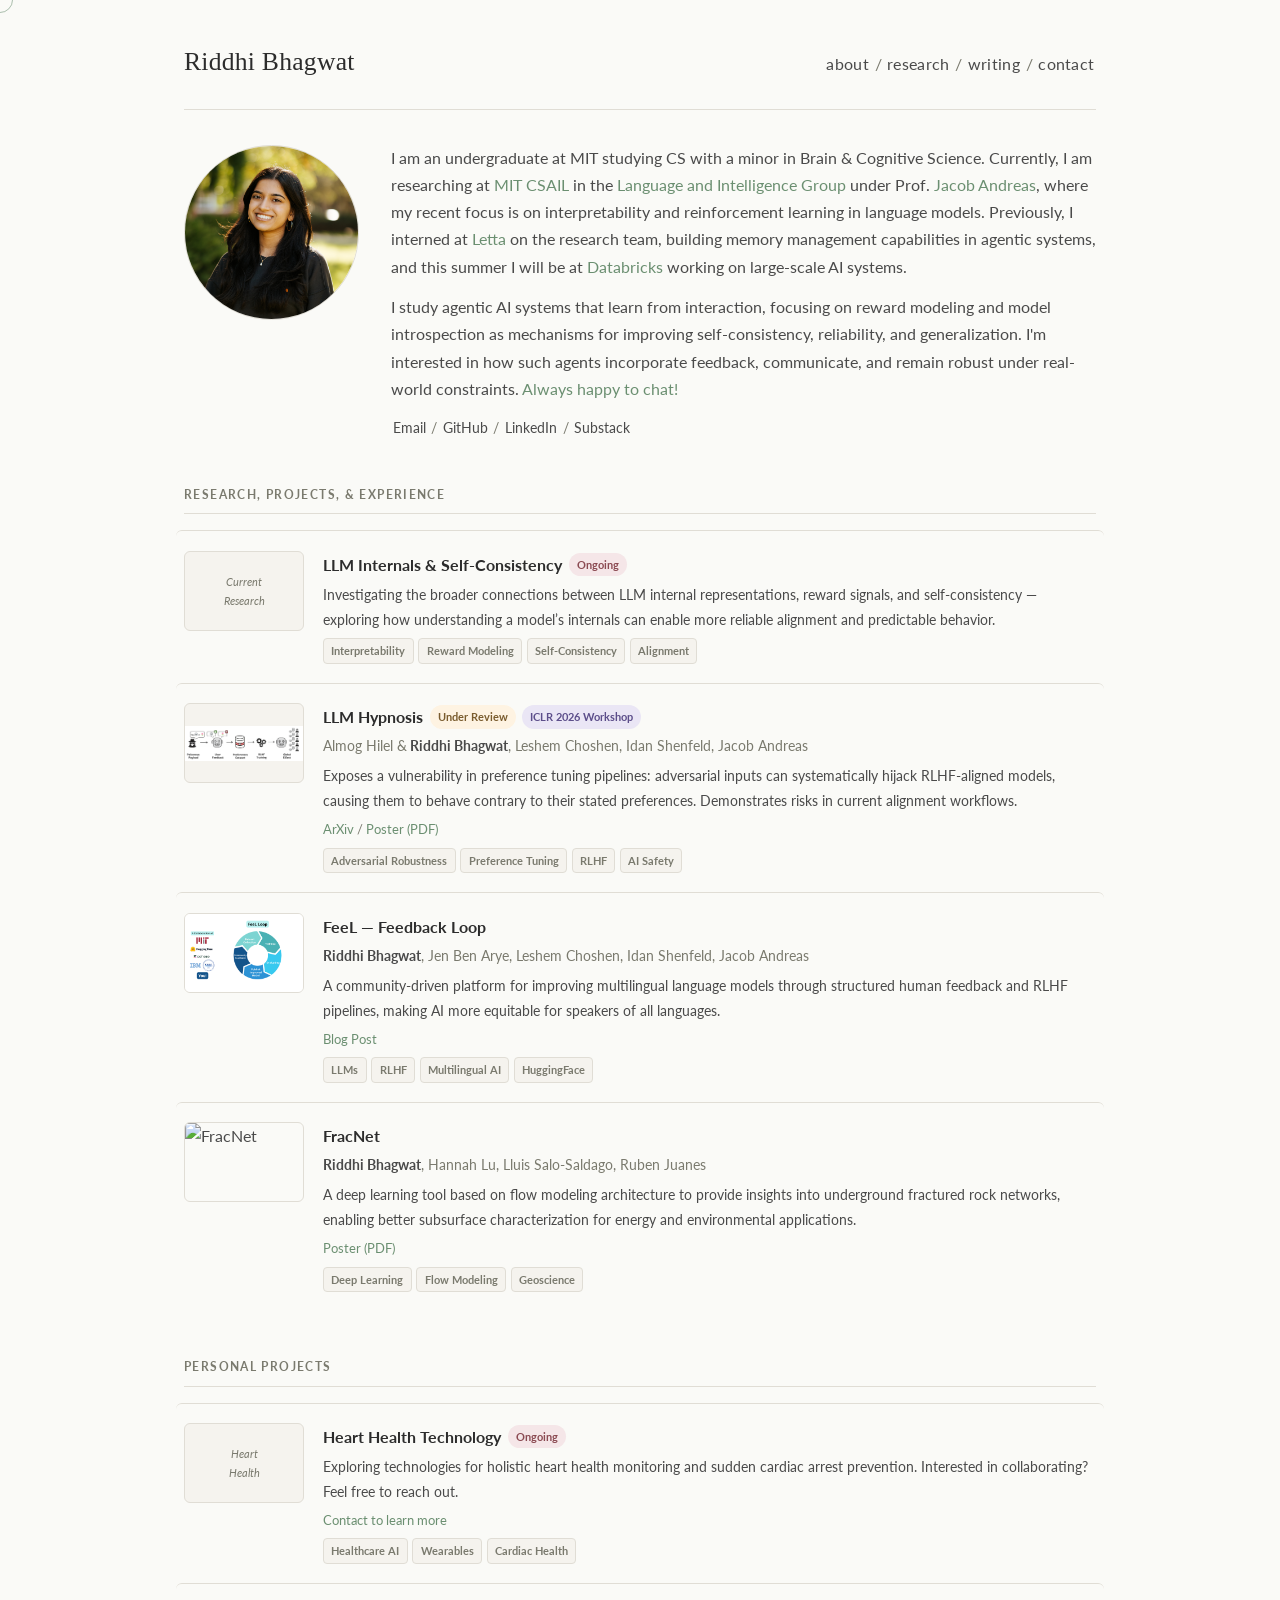
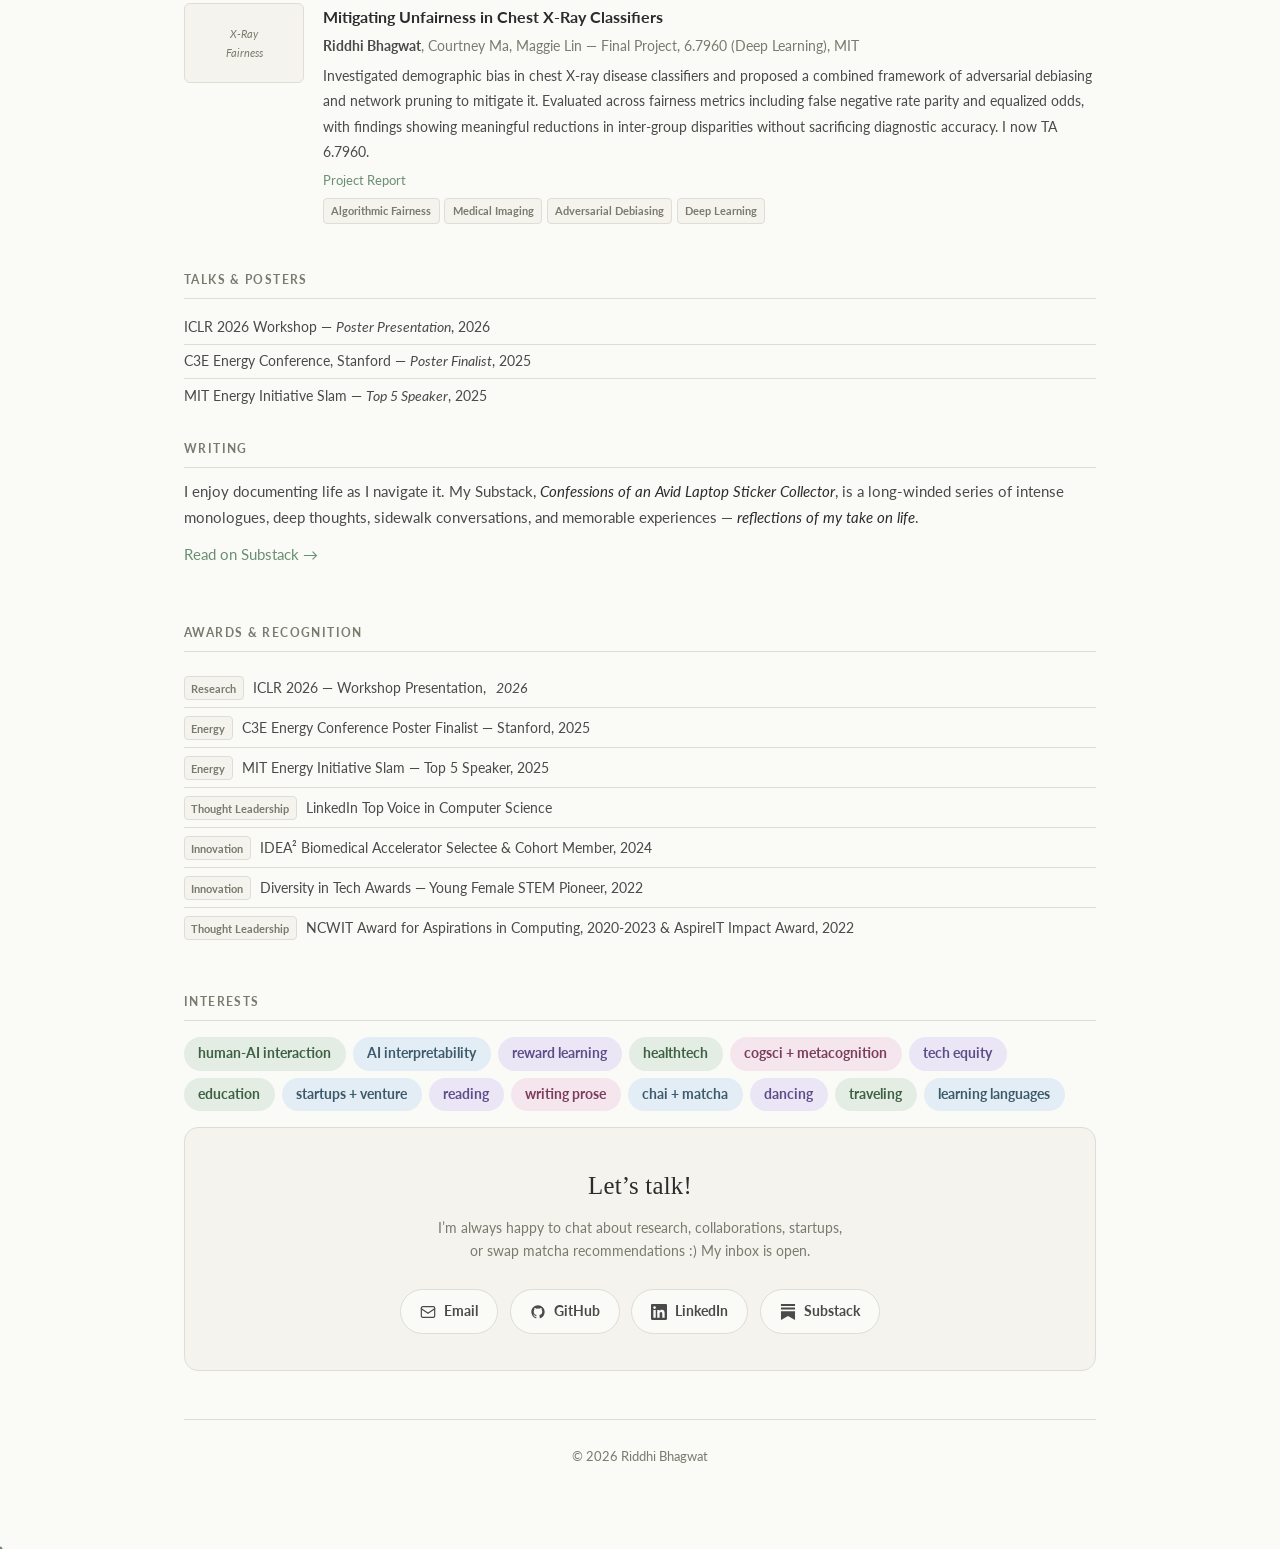
==== index.html @ a0370e6c "updates" ====
<!DOCTYPE html>
<html lang="en">
<head>
  <meta charset="UTF-8">
  <meta name="viewport" content="width=device-width, initial-scale=1.0">
  <title>Riddhi Bhagwat</title>
  <meta name="description" content="Riddhi Bhagwat — MIT undergraduate researcher in NLP, LLM interpretability, and multilingual AI at MIT CSAIL.">
  <meta name="keywords" content="NLP, LLM, RLHF, multilingual AI, interpretability, MIT CSAIL, machine learning, undergraduate research">
  <link rel="icon" href="data:image/svg+xml,<svg xmlns='http://www.w3.org/2000/svg' viewBox='0 0 100 100'><text y='.9em' font-size='90'>💡</text></svg>">
  <link href="https://fonts.googleapis.com/css2?family=Lato:wght@400;700&display=swap" rel="stylesheet">
  <link rel="stylesheet" href="./styles.css">
</head>
<body>
<div class="page-wrap">

  <!-- ── Header ── -->
  <header class="site-header">
    <h1 class="site-name">Riddhi Bhagwat</h1>
    <nav class="site-nav">
      <a href="#about">About</a> /
      <a href="#research">Research</a> /
      <a href="#writing">Writing</a> /
      <a href="#contact">Contact</a>
    </nav>
  </header>

  <!-- ── Bio ── -->
  <section id="about">
    <div class="bio-grid">
      <img src="images/headshot_felicis.jpg" class="profile-photo" alt="Riddhi Bhagwat">
      <div class="bio-text">
        <p>
          I am an undergraduate at MIT studying CS
          with a minor in Brain &amp; Cognitive Science. Currently, I am researching at
          <a href="https://www.csail.mit.edu/" target="_blank">MIT CSAIL</a> in the 
          <a href="https://lingo.csail.mit.edu/" target="_blank">Language and Intelligence Group</a> under Prof. <a href="https://www.mit.edu/~jda/" target="_blank">Jacob Andreas</a>, where my recent
          focus is on interpretability and reinforcement learning in language models. Previously, I interned at
          <a href="https://letta.com" target="_blank">Letta</a> on the research team,
          building memory management capabilities in agentic systems, and this summer I will be at
          <a href="https://www.databricks.com" target="_blank">Databricks</a> working on large-scale AI systems.
        </p>
        <p>
          I study agentic AI systems that learn from interaction, focusing on reward modeling and model introspection as mechanisms for 
          improving self-consistency, reliability, and generalization. I'm interested in how such agents incorporate feedback, 
          communicate, and remain robust under real-world constraints.
          <a href="#contact">Always happy to chat!</a>
        </p>
        <p class="bio-links">
          <a href="mailto:riddhibhagwat@gmail.com">Email</a> /
          <a href="https://github.com/riddhibhagwat" target="_blank">GitHub</a> /
          <a href="https://www.linkedin.com/in/riddhibhagwat" target="_blank">LinkedIn</a> /
          <a href="https://riddhibhagwat.substack.com/" target="_blank">Substack</a>
        </p>
      </div>
    </div>
  </section>

  <!-- ── News ── -->
  <!-- <section id="news">
    <h2 class="section-label">News</h2>
    <ul class="news-list">
      <li>
        <span class="news-date">Summer 2026</span>
        Incoming Software Engineering Intern at Databricks.
      </li>
      <li>
        <span class="news-date">Mar 2026</span>
        Paper accepted to ICLR &mdash; <em>LLM Hypnosis</em>: controlling model behavior
        through internal representations and reward modeling for self-consistency.
      </li>
      <li>
        <span class="news-date">Mar 2026</span>
        C3E Energy Conference Poster Finalist at Stanford University.
      </li>
    </ul> -->

    <!-- Older items shown on toggle -->
    <!-- <ul class="news-list" id="news-extra" hidden>
      <li>
        <span class="news-date">2025</span>
        MIT Energy Initiative Slam &mdash; Top 5 Speaker.
      </li>
      <li>
        <span class="news-date">Summer 2025</span>
        Interned as Member of Technical Staff at Letta (AI/NLP).
      </li>
      <li>
        <span class="news-date">2024&ndash;Pres.</span>
        Undergraduate NLP Researcher at MIT CSAIL &mdash; multilingual LLMs, RLHF, data curation.
      </li>
      <li>
        <span class="news-date">2024</span>
        Named LinkedIn Top Voice in Computer Science.
      </li>
      <li>
        <span class="news-date">2023</span>
        NCWIT Award for Aspirations in Computing (National).
      </li>
    </ul>
    <button class="news-toggle-btn" id="news-toggle">Show more</button>
  </section> -->

  <!-- ── Research & Projects ── -->
  <section id="research">
    <h2 class="section-label">Research, Projects, &amp; Experience</h2>

    <!-- Current research -->
    <div class="project-row">
      <div class="project-thumb-placeholder">Current<br>Research</div>
      <div class="project-info">
        <p class="project-title-line">
          LLM Internals &amp; Self-Consistency
          <span class="tag ongoing">Ongoing</span>
        </p>
        <!-- <p class="project-authors"><strong>Riddhi Bhagwat</strong> &mdash; MIT CSAIL Language and Intelligence Group</p> -->
        <p class="project-desc">
          Investigating the broader connections between LLM internal representations, reward
          signals, and self-consistency &mdash; exploring how understanding a model&rsquo;s
          internals can enable more reliable alignment and predictable behavior.
        </p>
        <div class="project-tags-line">
          <span>Interpretability</span>
          <span>Reward Modeling</span>
          <span>Self-Consistency</span>
          <span>Alignment</span>
        </div>
      </div>
    </div>

    <!-- LLM Hypnosis -->
    <div class="project-row">
      <img src="images/llm_hypnosis.png" class="project-thumb" alt="LLM Hypnosis diagram" style="object-fit: contain; background: var(--bg-alt);">
      <div class="project-info">
        <p class="project-title-line">
          LLM Hypnosis
          <span class="tag under-review">Under Review</span>
          <span class="tag iclr">ICLR 2026 Workshop </span>
        </p>
        <p class="project-authors">Almog Hilel &amp;<strong> Riddhi Bhagwat</strong>, Leshem Choshen, Idan Shenfeld, Jacob Andreas</p>
        <p class="project-desc">
          Exposes a vulnerability in preference tuning pipelines: adversarial inputs can
          systematically hijack RLHF-aligned models, causing them to behave contrary to
          their stated preferences. Demonstrates risks in current alignment workflows.
        </p>
        <p class="project-links-line">
          <a href="https://arxiv.org/abs/2507.02850" target="_blank">ArXiv</a> /
          <a href="images/iclr_workshop_poster.pdf" target="_blank">Poster (PDF)</a>
        </p>
        <div class="project-tags-line">
          <span>Adversarial Robustness</span>
          <span>Preference Tuning</span>
          <span>RLHF</span>
          <span>AI Safety</span>
        </div>
      </div>
    </div>

    <!-- FeeL -->
    <div class="project-row">
      <img src="images/feel_pic.png" class="project-thumb" alt="FeeL — Feedback Loop">
      <div class="project-info">
        <p class="project-title-line">
          FeeL &mdash; Feedback Loop
        </p>
        <p class="project-authors"><strong>Riddhi Bhagwat</strong>, Jen Ben Arye, Leshem Choshen, Idan Shenfeld, Jacob Andreas</p>
        <p class="project-desc">
          A community-driven platform for improving multilingual language models through
          structured human feedback and RLHF pipelines, making AI more equitable for speakers
          of all languages.
        </p>
        <p class="project-links-line">
          <a href="https://huggingface.co/blog/borgr/feel" target="_blank">Blog Post</a>
        </p>
        <div class="project-tags-line">
          <span>LLMs</span>
          <span>RLHF</span>
          <span>Multilingual AI</span>
          <span>HuggingFace</span>
        </div>
      </div>
    </div>

    <!-- FracNet -->
    <div class="project-row">
      <img src="images/fracnet_image.png" class="project-thumb" alt="FracNet">
      <div class="project-info">
        <p class="project-title-line">
          FracNet
        </p>
        <p class="project-authors"><strong>Riddhi Bhagwat</strong>, Hannah Lu, Lluis Salo-Saldago, Ruben Juanes</p>
        <p class="project-desc">
          A deep learning tool based on flow modeling architecture to provide insights into
          underground fractured rock networks, enabling better subsurface characterization
          for energy and environmental applications.
        </p>
        <p class="project-links-line">
          <a href="Subsurface Fluid Flow Modeling FracNet.pdf" target="_blank">Poster (PDF)</a>
        </p>
        <div class="project-tags-line">
          <span>Deep Learning</span>
          <span>Flow Modeling</span>
          <span>Geoscience</span>
        </div>
      </div>
    </div>


  </section>

  <!-- ── Personal Projects ── -->
  <section id="personal">
    <h2 class="section-label">Personal Projects</h2>

    <!-- Heart Health -->
    <div class="project-row">
      <div class="project-thumb-placeholder">Heart<br>Health</div>
      <div class="project-info">
        <p class="project-title-line">
          Heart Health Technology
          <span class="tag ongoing">Ongoing</span>
        </p>
        <p class="project-desc">
          Exploring technologies for holistic heart health monitoring and sudden cardiac arrest
          prevention. Interested in collaborating? Feel free to reach out.
        </p>
        <p class="project-links-line">
          <a href="mailto:riddhibhagwat@gmail.com">Contact to learn more</a>
        </p>
        <div class="project-tags-line">
          <span>Healthcare AI</span>
          <span>Wearables</span>
          <span>Cardiac Health</span>
        </div>
      </div>
    </div>

    <!-- Chest X-Ray Fairness -->
    <div class="project-row">
      <div class="project-thumb-placeholder">X-Ray<br>Fairness</div>
      <div class="project-info">
        <p class="project-title-line">
          Mitigating Unfairness in Chest X-Ray Classifiers
        </p>
        <p class="project-authors"><strong>Riddhi Bhagwat</strong>, Courtney Ma, Maggie Lin &mdash; Final Project, 6.7960 (Deep Learning), MIT</p>
        <p class="project-desc">
          Investigated demographic bias in chest X-ray disease classifiers and proposed a
          combined framework of adversarial debiasing and network pruning to mitigate it.
          Evaluated across fairness metrics including false negative rate parity and equalized
          odds, with findings showing meaningful reductions in inter-group disparities without
          sacrificing diagnostic accuracy. I now TA 6.7960.
        </p>
        <p class="project-links-line">
          <a href="projects/6796/" target="_blank">Project Report</a>
        </p>
        <div class="project-tags-line">
          <span>Algorithmic Fairness</span>
          <span>Medical Imaging</span>
          <span>Adversarial Debiasing</span>
          <span>Deep Learning</span>
        </div>
      </div>
    </div>

  </section>

  <!-- ── Writing & Speaking ── -->
  <section id="writing">
    <div class="writing-layout">
      <div class="writing-text">
        <h3 class="subsection-label">Talks &amp; Posters</h3>
        <ul class="talks-list">
          <li>ICLR 2026 Workshop &mdash; <em>Poster Presentation</em>, 2026</li>
          <li>C3E Energy Conference, Stanford &mdash; <em>Poster Finalist</em>, 2025</li>
          <li>MIT Energy Initiative Slam &mdash; <em>Top 5 Speaker</em>, 2025</li>
        </ul>

        <h3 class="subsection-label">Writing</h3>
        <p>
          I enjoy documenting life as I navigate it. My Substack,
          <span class="highlight-text">Confessions of an Avid Laptop Sticker Collector</span>,
          is a long-winded series of intense monologues, deep thoughts, sidewalk conversations,
          and memorable experiences &mdash;
          <span class="highlight-text">reflections of my take on life</span>.
        </p>
        <p>
          <a href="https://riddhibhagwat.substack.com/" target="_blank">Read on Substack &rarr;</a>
        </p>
      </div>
      <!-- <img src="images/speaking_image.png" class="speaking-img-small" alt="Riddhi speaking"> -->
    </div>
  </section>

  <!-- ── Awards ── -->
  <section id="awards">
    <h2 class="section-label">Awards &amp; Recognition</h2>
    <ul class="awards-list">
      <li>
        <span class="award-label">Research</span>
        ICLR 2026 &mdash; Workshop Presentation, <em>2026</em>
      </li>
      <li>
        <span class="award-label">Energy</span>
        C3E Energy Conference Poster Finalist &mdash; Stanford, 2025
      </li>
      <li>
        <span class="award-label">Energy</span>
        MIT Energy Initiative Slam &mdash; Top 5 Speaker, 2025
      </li>
      
      <li>
        <span class="award-label">Thought Leadership</span>
        LinkedIn Top Voice in Computer Science
      </li>
      <li>
        <span class="award-label">Innovation</span>
        IDEA&sup2; Biomedical Accelerator Selectee &amp; Cohort Member, 2024
      </li>
      <li>
        <span class="award-label">Innovation</span>
        Diversity in Tech Awards &mdash; Young Female STEM Pioneer, 2022
      </li>
      <li>
        <span class="award-label">Thought Leadership</span>
        NCWIT Award for Aspirations in Computing, 2020-2023 &amp; AspireIT Impact Award, 2022
      </li>
    </ul>
  </section>

  <!-- ── Interests ── -->
  <section id="interests">
    <h2 class="section-label">Interests</h2>
    <div class="interest-tags">
      <span>human-AI interaction</span>
      <span>AI interpretability</span>
      <span>reward learning</span>
      <span>healthtech</span>
      <span>cogsci + metacognition</span>
      <span>tech equity</span>
      <span>education</span>
      <span>startups + venture</span>
      <span>reading</span>
      <span>writing prose</span>
      <span>chai + matcha</span>
      <span>dancing</span>
      <span>traveling</span>
      <span>learning languages</span>
    </div>
  </section>

  <!-- ── Contact ── -->
  <section id="contact">
    <div class="contact-card">
      <p class="contact-heading">Let&rsquo;s talk!</p>
      <p class="contact-blurb">
        I&rsquo;m always happy to chat about research, collaborations, startups,
        or swap matcha recommendations :) My inbox is open.
      </p>
      <div class="contact-icons">
      <a href="mailto:riddhibhagwat@gmail.com" class="contact-icon-link" aria-label="Email">
        <svg width="16" height="16" viewBox="0 0 24 24" fill="none" stroke="currentColor" stroke-width="1.8" stroke-linecap="round" stroke-linejoin="round">
          <rect x="2" y="4" width="20" height="16" rx="2"/><path d="M2 7l10 7 10-7"/>
        </svg>
        Email
      </a>
      <a href="https://github.com/riddhibhagwat" target="_blank" class="contact-icon-link" aria-label="GitHub">
        <svg width="16" height="16" viewBox="0 0 24 24" fill="currentColor">
          <path d="M12 2C6.477 2 2 6.477 2 12c0 4.418 2.865 8.168 6.839 9.49.5.09.682-.217.682-.482 0-.237-.009-.866-.013-1.7-2.782.603-3.369-1.342-3.369-1.342-.454-1.155-1.11-1.463-1.11-1.463-.908-.62.069-.607.069-.607 1.003.07 1.531 1.03 1.531 1.03.892 1.529 2.341 1.087 2.91.832.091-.647.35-1.088.636-1.338-2.22-.253-4.555-1.11-4.555-4.943 0-1.091.39-1.984 1.029-2.683-.103-.253-.446-1.272.098-2.65 0 0 .84-.269 2.75 1.026A9.578 9.578 0 0112 6.836c.85.004 1.705.114 2.504.337 1.909-1.295 2.747-1.026 2.747-1.026.546 1.378.202 2.397.1 2.65.64.699 1.028 1.592 1.028 2.683 0 3.842-2.339 4.687-4.566 4.935.359.309.678.919.678 1.852 0 1.336-.012 2.415-.012 2.743 0 .267.18.578.688.48C19.138 20.165 22 16.418 22 12c0-5.523-4.477-10-10-10z"/>
        </svg>
        GitHub
      </a>
      <a href="https://www.linkedin.com/in/riddhibhagwat" target="_blank" class="contact-icon-link" aria-label="LinkedIn">
        <svg width="16" height="16" viewBox="0 0 24 24" fill="currentColor">
          <path d="M20.447 20.452h-3.554v-5.569c0-1.328-.027-3.037-1.852-3.037-1.853 0-2.136 1.445-2.136 2.939v5.667H9.351V9h3.414v1.561h.046c.477-.9 1.637-1.85 3.37-1.85 3.601 0 4.267 2.37 4.267 5.455v6.286zM5.337 7.433a2.062 2.062 0 01-2.063-2.065 2.064 2.064 0 112.063 2.065zm1.782 13.019H3.555V9h3.564v11.452zM22.225 0H1.771C.792 0 0 .774 0 1.729v20.542C0 23.227.792 24 1.771 24h20.451C23.2 24 24 23.227 24 22.271V1.729C24 .774 23.2 0 22.222 0h.003z"/>
        </svg>
        LinkedIn
      </a>
      <a href="https://riddhibhagwat.substack.com/" target="_blank" class="contact-icon-link" aria-label="Substack">
        <svg width="16" height="16" viewBox="0 0 24 24" fill="currentColor">
          <path d="M22.539 8.242H1.46V5.406h21.08v2.836zM1.46 10.812V24L12 18.11 22.54 24V10.812H1.46zM22.54 0H1.46v2.836h21.08V0z"/>
        </svg>
        Substack
      </a>
      </div>
    </div>
  </section>

  <!-- ── Footer ── -->
  <footer class="site-footer">
    <p>&copy; 2026 Riddhi Bhagwat</p>
  </footer>

</div>
<script src="script.js"></script>
</body>
</html>
---- styles.css ----
/* ============================================================
   Riddhi Bhagwat — Personal Academic Site
   Minimal, research-oriented, pastel palette
   ============================================================ */

:root {
  --bg:          #FAFAF7;
  --bg-alt:      #F5F3EE;
  --text:        #2C2C2C;
  --text-body:   #4A4A4A;
  --text-muted:  #7A7A6E;
  --accent:      #6B8F71;
  --accent-dark: #4E6B52;
  --border:      #E0DDD5;
}

/* ── Reset ── */
*, *::before, *::after { box-sizing: border-box; margin: 0; padding: 0; }
html { scroll-behavior: smooth; font-size: 16px; }

body {
  background: var(--bg);
  color: var(--text-body);
  font-family: 'Lato', system-ui, -apple-system, sans-serif;
  font-size: 0.97rem;
  line-height: 1.75;
}

/* ── Page container ── */
.page-wrap {
  max-width: 960px;
  margin: 0 auto;
  padding: 0 1.5rem 5rem;
}

/* ── Links ── */
a { color: var(--accent); text-decoration: none; }
a:hover { color: var(--accent-dark); text-decoration: underline; }

/* ── Header ── */
.site-header {
  display: flex;
  justify-content: space-between;
  align-items: baseline;
  padding: 2.5rem 0 1.5rem;
  border-bottom: 1px solid var(--border);
  margin-bottom: 2.2rem;
  flex-wrap: wrap;
  gap: 0.5rem;
}

.site-name {
  font-family: Georgia, 'Times New Roman', serif;
  font-size: 1.6rem;
  font-weight: 400;
  color: var(--text);
  letter-spacing: 0.01em;
}

.site-nav { font-size: 0.97rem; color: var(--text-muted); }
.site-nav a { color: var(--text-body); margin: 0 0.1rem; text-transform: lowercase; letter-spacing: 0.02em; }
.site-nav a:hover { color: var(--accent); }

/* ── Section labels (shared style for all headers including subsections) ── */
.section-label,
.subsection-label {
  font-family: 'Lato', system-ui, sans-serif;
  font-size: 0.72rem;
  font-weight: 700;
  text-transform: uppercase;
  letter-spacing: 0.12em;
  color: var(--text-muted);
  padding-bottom: 0.5rem;
  border-bottom: 1px solid var(--border);
}
.section-label    { margin: 2.8rem 0 1rem; }
.subsection-label { margin: 1.6rem 0 0.7rem; font-size: 0.72rem; }

/* ── Scroll fade-in ── */
.fade-section {
  opacity: 0;
  transform: translateY(12px);
  transition: opacity 0.5s ease, transform 0.5s ease;
}
.fade-section.visible {
  opacity: 1;
  transform: translateY(0);
}

/* ── Bio grid ── */
.bio-grid {
  display: grid;
  grid-template-columns: 175px 1fr;
  gap: 2rem;
  align-items: start;
}

.profile-photo {
  width: 100%;
  aspect-ratio: 1 / 1;
  object-fit: cover;
  object-position: center 15%;
  border-radius: 50%;
  border: 1px solid var(--border);
  display: block;
  margin-right: 1.5rem;
  transition: transform 0.3s ease, box-shadow 0.3s ease;
}
.profile-photo:hover {
  transform: scale(1.02);
  box-shadow: 0 6px 20px rgba(0,0,0,0.09);
}

.bio-text p { margin-bottom: 0.85rem; }
.bio-text p:last-child { margin-bottom: 0; }

.bio-links { font-size: 0.86rem; color: var(--text-muted); }
.bio-links a { color: var(--text-body); margin: 0 0.1rem; }
.bio-links a:hover { color: var(--accent); }

/* ── Interest tags ── */
.interest-tags { display: flex; flex-wrap: wrap; gap: 0.45rem; }

.interest-tags span {
  padding: 0.3rem 0.9rem;
  border-radius: 999px;
  font-size: 0.85rem;
  font-weight: 700;
  background: #E3EDE4;
  color: #3D6142;
  cursor: default;
  transition: transform 0.2s ease, box-shadow 0.2s ease;
}
.interest-tags span:nth-child(3n+2) { background: #E3EDF5; color: #3D5A6B; }
.interest-tags span:nth-child(3n)   { background: #EAE6F5; color: #5C4E8A; }
.interest-tags span:nth-child(5n)   { background: #F5E6EE; color: #7A3D5C; }
.interest-tags span:hover {
  transform: translateY(-2px);
  box-shadow: 0 3px 10px rgba(0,0,0,0.08);
}

/* ── News ── */
.news-list { list-style: none; }

.news-list li {
  padding: 0.4rem 0;
  border-bottom: 1px solid var(--border);
  font-size: 0.87rem;
  color: var(--text-body);
}
.news-list li:last-child { border-bottom: none; }

.news-date {
  font-weight: 700;
  color: var(--text-muted);
  display: inline-block;
  min-width: 95px;
  margin-right: 0.4rem;
  font-size: 0.82rem;
}

.news-toggle-btn {
  background: none;
  border: none;
  color: var(--accent);
  cursor: pointer;
  font-size: 0.82rem;
  padding: 0.6rem 0 0;
  font-family: 'Lato', system-ui, sans-serif;
  text-decoration: underline;
  display: block;
}

/* ── Project rows ── */
.project-row {
  display: flex;
  gap: 1.2rem;
  padding: 1.2rem 0.5rem;
  border-top: 1px solid var(--border);
  align-items: flex-start;
  border-radius: 6px;
  margin: 0 -0.5rem;
  transition: background 0.2s ease;
}
.project-row:last-of-type { border-bottom: 1px solid transparent; }
.project-row:hover { background: var(--bg-alt); }

.project-thumb {
  width: 120px;
  height: 80px;
  object-fit: cover;
  border-radius: 6px;
  border: 1px solid var(--border);
  flex-shrink: 0;
  transition: transform 0.2s ease;
}
.project-row:hover .project-thumb { transform: scale(1.02); }

.project-thumb-placeholder {
  width: 120px;
  height: 80px;
  border-radius: 6px;
  border: 1px solid var(--border);
  flex-shrink: 0;
  background: var(--bg-alt);
  display: flex;
  align-items: center;
  justify-content: center;
  font-size: 0.68rem;
  color: var(--text-muted);
  text-align: center;
  padding: 0.4rem;
  font-style: italic;
}

.project-info { flex: 1; min-width: 0; }

.project-title-line {
  font-family: 'Lato', system-ui, sans-serif;
  font-size: 1.0rem;
  font-weight: 700;
  color: var(--text);
  margin-bottom: 0.18rem;
  display: flex;
  flex-wrap: wrap;
  align-items: center;
  gap: 0.4rem;
}

.project-authors {
  font-size: 0.88rem;
  color: var(--text-muted);
  margin-bottom: 0.28rem;
}
.project-authors strong {
  color: var(--text-body);
  font-weight: 700;
}

.project-desc {
  color: var(--text-body);
  font-size: 0.9rem;
  margin-bottom: 0.3rem;
}

.project-links-line {
  font-size: 0.83rem;
  margin-bottom: 0.3rem;
  color: var(--text-muted);
}
.project-links-line a { color: var(--accent); }

.project-tags-line {
  display: flex;
  flex-wrap: wrap;
  gap: 0.3rem;
  margin-top: 0.4rem;
}

.project-tags-line span {
  background: var(--bg-alt);
  color: var(--text-muted);
  font-size: 0.7rem;
  font-weight: 700;
  padding: 0.12rem 0.45rem;
  border-radius: 4px;
  border: 1px solid var(--border);
}

/* ── Status / conference tags ── */
.tag {
  font-size: 0.7rem;
  font-weight: 700;
  padding: 0.12rem 0.5rem;
  border-radius: 999px;
  white-space: nowrap;
  font-family: 'Lato', system-ui, sans-serif;
}
.tag.ongoing       { background: #F5E6E8; color: #8B4A52; }
.tag.completed     { background: #E3EDE4; color: #3D6142; }
.tag.research      { background: #EAE6F5; color: #5C4E8A; }
.tag.personal      { background: #FEF3E2; color: #7A5C2E; }
.tag.iclr          { background: #EAE6F5; color: #5C4E8A; }
.tag.under-review  { background: #FEF3E2; color: #7A5C2E; }

/* ── Writing & Speaking ── */
.writing-layout {
  display: flex;
  gap: 1.8rem;
  align-items: flex-start;
}

.writing-text { flex: 1; }
.writing-text p { margin-bottom: 0.7rem; font-size: 0.92rem; }
.writing-text .highlight-text { font-style: italic; color: var(--text); }

.speaking-img-small {
  width: 145px;
  height: 145px;
  object-fit: cover;
  border-radius: 8px;
  border: 1px solid var(--border);
  flex-shrink: 0;
  transition: transform 0.3s ease;
}
.speaking-img-small:hover { transform: scale(1.03); }

.talks-list { list-style: none; padding: 0; }
.talks-list li {
  padding: 0.3rem 0;
  font-size: 0.86rem;
  color: var(--text-body);
  border-bottom: 1px solid var(--border);
}
.talks-list li:last-child { border-bottom: none; }

/* ── Awards ── */
.awards-list { list-style: none; padding: 0; }
.awards-list li {
  padding: 0.45rem 0;
  font-size: 0.87rem;
  color: var(--text-body);
  border-bottom: 1px solid var(--border);
  display: flex;
  align-items: baseline;
  gap: 0.6rem;
  flex-wrap: wrap;
}
.awards-list li:last-child { border-bottom: none; }

.award-label {
  font-size: 0.68rem;
  font-weight: 700;
  padding: 0.1rem 0.4rem;
  border-radius: 4px;
  background: var(--bg-alt);
  color: var(--text-muted);
  border: 1px solid var(--border);
  white-space: nowrap;
  flex-shrink: 0;
}

/* ── Contact section ── */
.contact-card {
  background: var(--bg-alt);
  border: 1px solid var(--border);
  border-radius: 14px;
  padding: 2.2rem 2rem;
  text-align: center;
  margin-top: 1rem;
}

.contact-heading {
  font-family: Georgia, 'Times New Roman', serif;
  font-size: 1.55rem;
  font-weight: 400;
  color: var(--text);
  margin-bottom: 0.55rem;
  letter-spacing: 0.01em;
}

.contact-blurb {
  font-size: 0.9rem;
  color: var(--text-muted);
  margin-bottom: 1.6rem;
  max-width: 420px;
  margin-left: auto;
  margin-right: auto;
  line-height: 1.65;
}

.contact-icons {
  display: flex;
  gap: 0.7rem;
  flex-wrap: wrap;
  justify-content: center;
}

.contact-icon-link {
  display: inline-flex;
  align-items: center;
  gap: 0.5rem;
  color: var(--text-body);
  font-size: 0.87rem;
  font-weight: 700;
  padding: 0.6rem 1.2rem;
  border: 1.5px solid var(--border);
  border-radius: 999px;
  background: var(--bg);
  transition: border-color 0.2s, color 0.2s, background 0.2s, transform 0.2s, box-shadow 0.2s;
  text-decoration: none;
}
.contact-icon-link:hover {
  color: var(--accent-dark);
  border-color: var(--accent);
  background: #E3EDE4;
  transform: translateY(-2px);
  box-shadow: 0 4px 12px rgba(107,143,113,0.15);
  text-decoration: none;
}
.contact-icon-link svg { flex-shrink: 0; }

/* ── Custom cursor (desktop hover only) ── */
@media (hover: hover) {
  body, a, button, .interest-tags span { cursor: none !important; }

  /* Tiny instant dot at true cursor position */
  .cursor-dot {
    position: fixed;
    width: 5px;
    height: 5px;
    border-radius: 50%;
    background: var(--accent);
    pointer-events: none;
    transform: translate(-50%, -50%);
    z-index: 10000;
    transition: opacity 0.2s;
  }

  /* Lagging hollow ring */
  .cursor-ring {
    position: fixed;
    width: 26px;
    height: 26px;
    border-radius: 50%;
    border: 1.5px solid rgba(107, 143, 113, 0.55);
    pointer-events: none;
    transform: translate(-50%, -50%);
    z-index: 9999;
    transition: width 0.25s ease, height 0.25s ease,
                border-color 0.25s ease, opacity 0.2s;
  }
  .cursor-ring.hovered {
    width: 42px;
    height: 42px;
    border-color: rgba(107, 143, 113, 0.3);
  }

  /* Click ripple */
  .cursor-ripple {
    position: fixed;
    width: 48px;
    height: 48px;
    border-radius: 50%;
    border: 1px solid rgba(107, 143, 113, 0.45);
    pointer-events: none;
    transform: translate(-50%, -50%) scale(0);
    z-index: 9998;
    animation: cursor-ripple-out 0.55s ease-out forwards;
  }

  @keyframes cursor-ripple-out {
    to { transform: translate(-50%, -50%) scale(1); opacity: 0; }
  }
}

/* ── Footer ── */
.site-footer {
  margin-top: 3rem;
  padding-top: 1.5rem;
  border-top: 1px solid var(--border);
  font-size: 0.8rem;
  color: var(--text-muted);
  text-align: center;
  line-height: 2;
}
.site-footer a { color: var(--text-muted); }
.site-footer a:hover { color: var(--accent); text-decoration: underline; }

/* ── Mobile ── */
@media (max-width: 580px) {
  .page-wrap { padding: 0 1rem 4rem; }

  .site-header {
    flex-direction: column;
    gap: 0.6rem;
    padding: 1.8rem 0 1.2rem;
  }

  .bio-grid { grid-template-columns: 1fr; }
  .profile-photo { width: 140px; margin: 0 auto; }

  .project-row { flex-direction: column; margin: 0; padding: 1.2rem 0; }
  .project-thumb,
  .project-thumb-placeholder { width: 100%; height: 130px; }

  .writing-layout { flex-direction: column; }
  .speaking-img-small { width: 100%; height: 170px; }

  .news-date { min-width: 75px; }

  .contact-card { padding: 1.6rem 1.2rem; }
  .contact-icons { gap: 0.5rem; }
  .contact-icon-link { font-size: 0.8rem; padding: 0.5rem 0.9rem; }
}
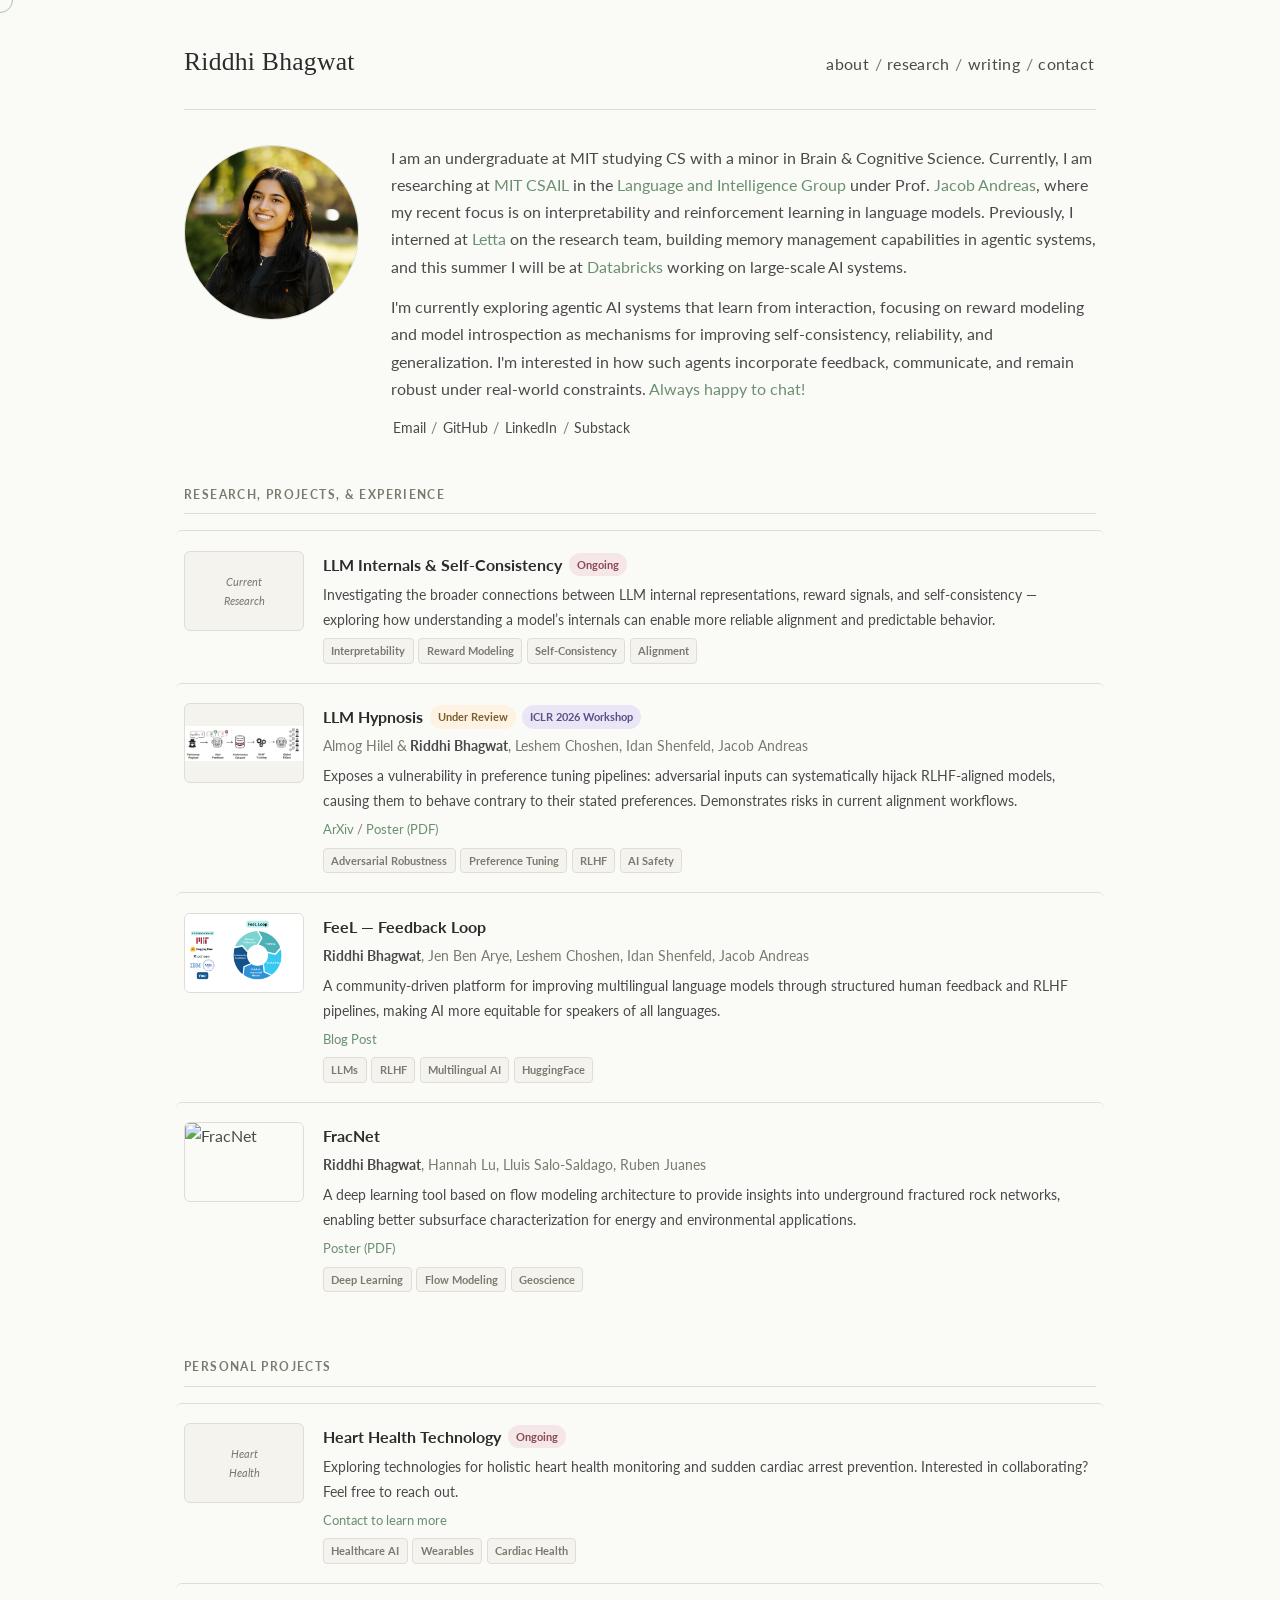
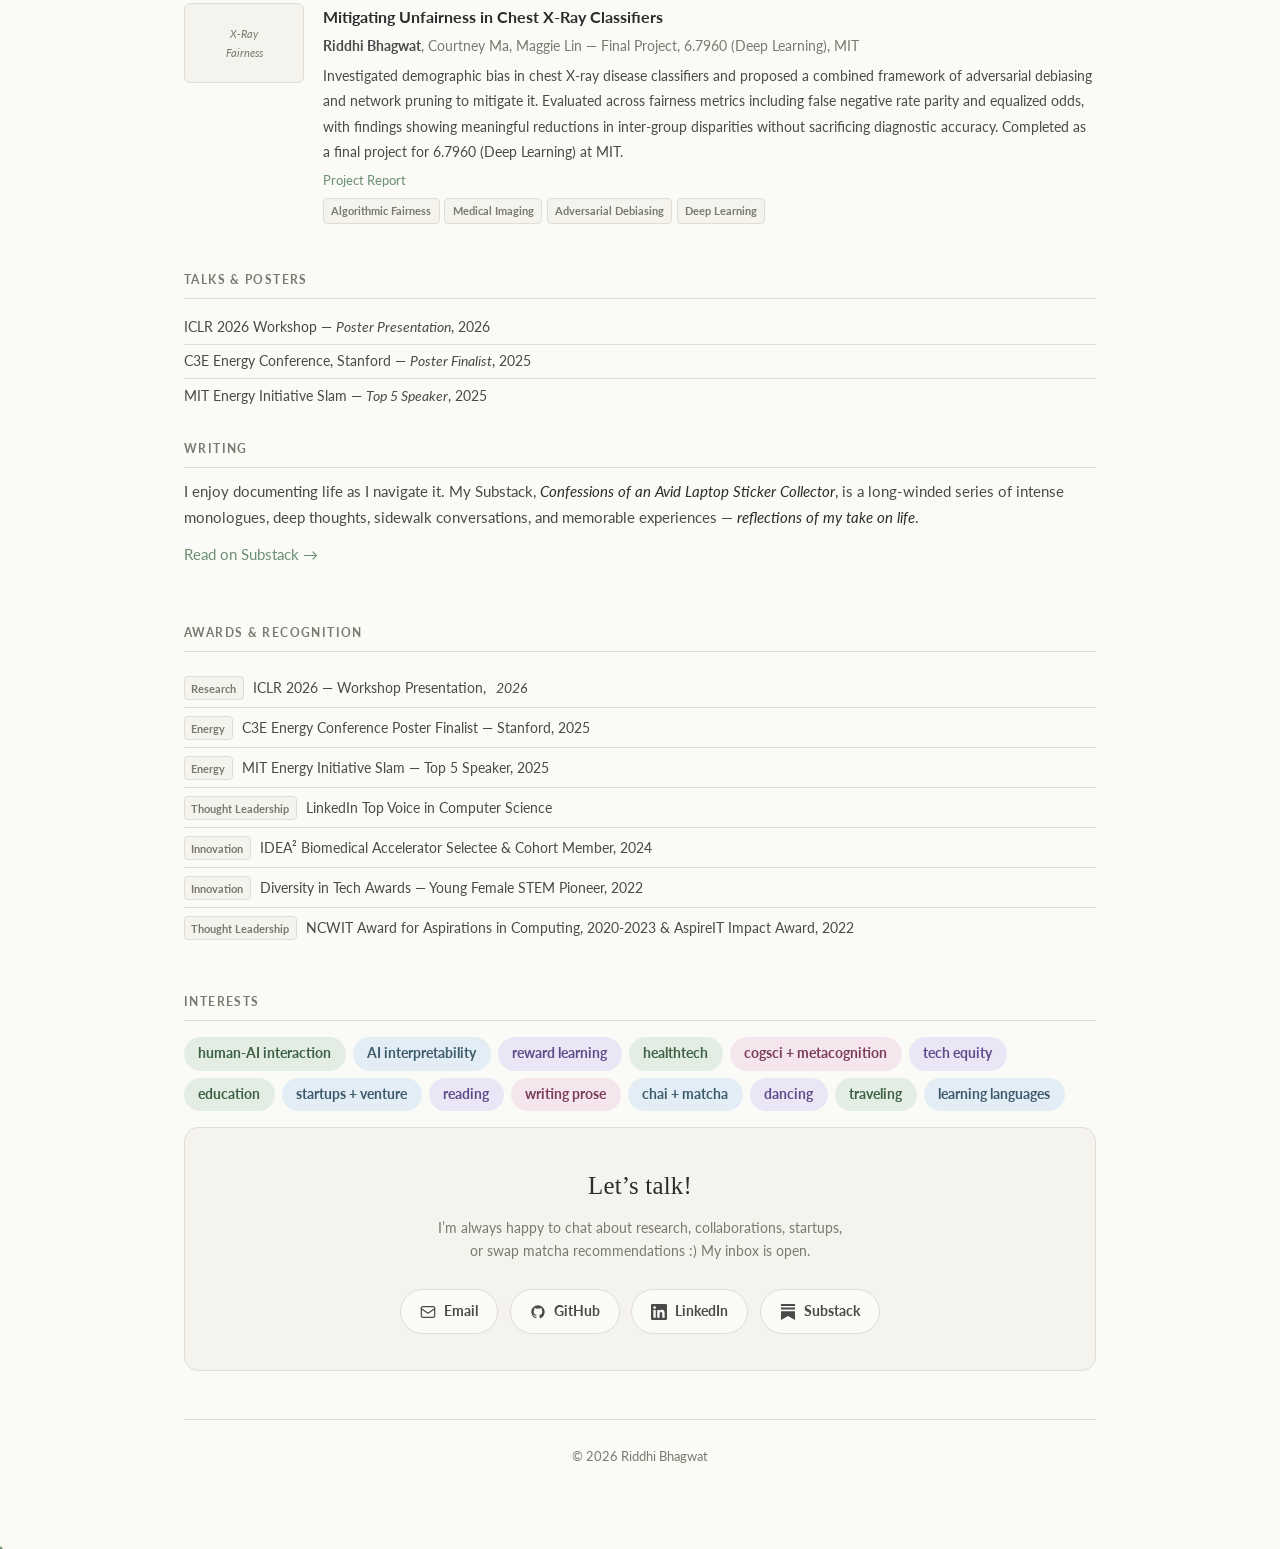
==== commit b954a762: "updates" ====
--- a/index.html
+++ b/index.html
@@ -40,7 +40,7 @@
           <a href="https://www.databricks.com" target="_blank">Databricks</a> working on large-scale AI systems.
         </p>
         <p>
-          I study agentic AI systems that learn from interaction, focusing on reward modeling and model introspection as mechanisms for 
+          I'm currently exploring agentic AI systems that learn from interaction, focusing on reward modeling and model introspection as mechanisms for 
           improving self-consistency, reliability, and generalization. I'm interested in how such agents incorporate feedback, 
           communicate, and remain robust under real-world constraints.
           <a href="#contact">Always happy to chat!</a>
@@ -247,10 +247,10 @@
           combined framework of adversarial debiasing and network pruning to mitigate it.
           Evaluated across fairness metrics including false negative rate parity and equalized
           odds, with findings showing meaningful reductions in inter-group disparities without
-          sacrificing diagnostic accuracy. I now TA 6.7960.
-        </p>
-        <p class="project-links-line">
-          <a href="projects/6796/" target="_blank">Project Report</a>
+          sacrificing diagnostic accuracy. Completed as a final project for 6.7960 (Deep Learning) at MIT. 
+        </p>
+        <p class="project-links-line">
+          <a href="projects/6.7960%20Final%20Report%20(1).pdf" target="_blank">Project Report</a>
         </p>
         <div class="project-tags-line">
           <span>Algorithmic Fairness</span>
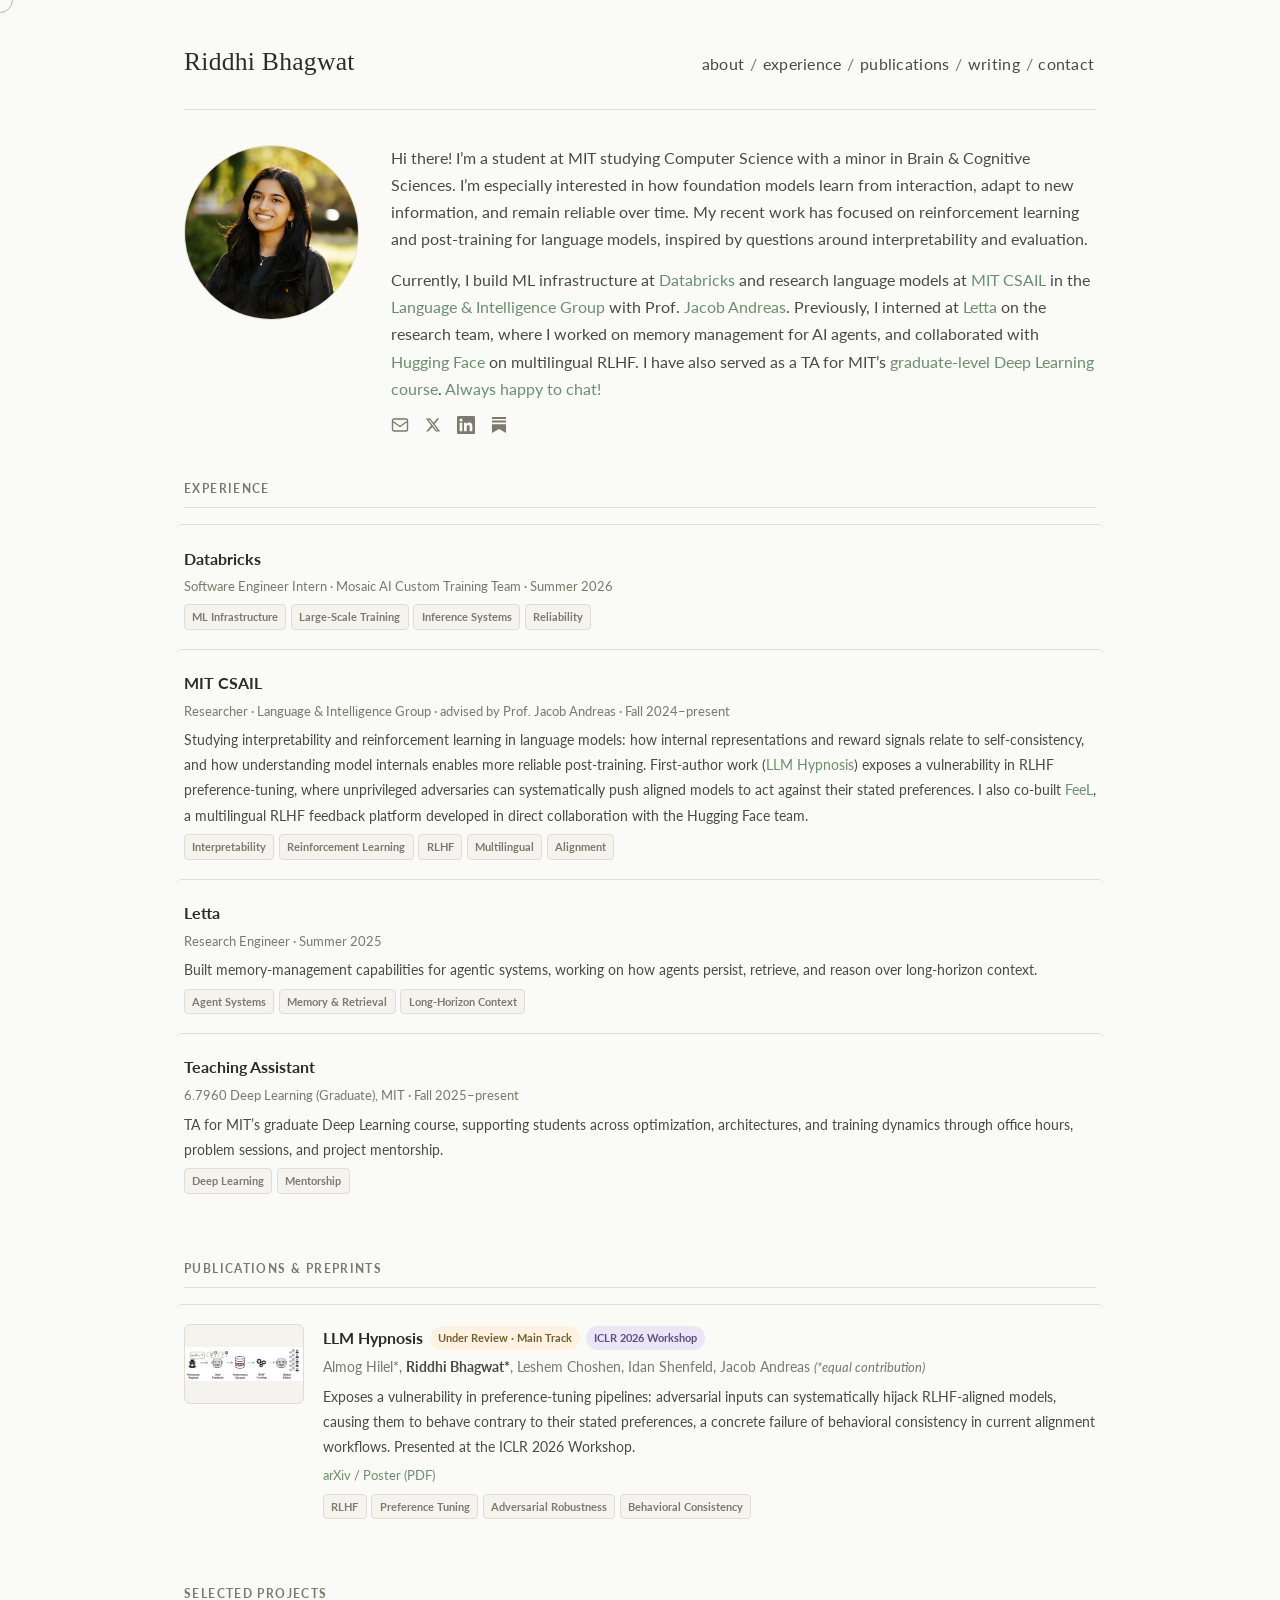
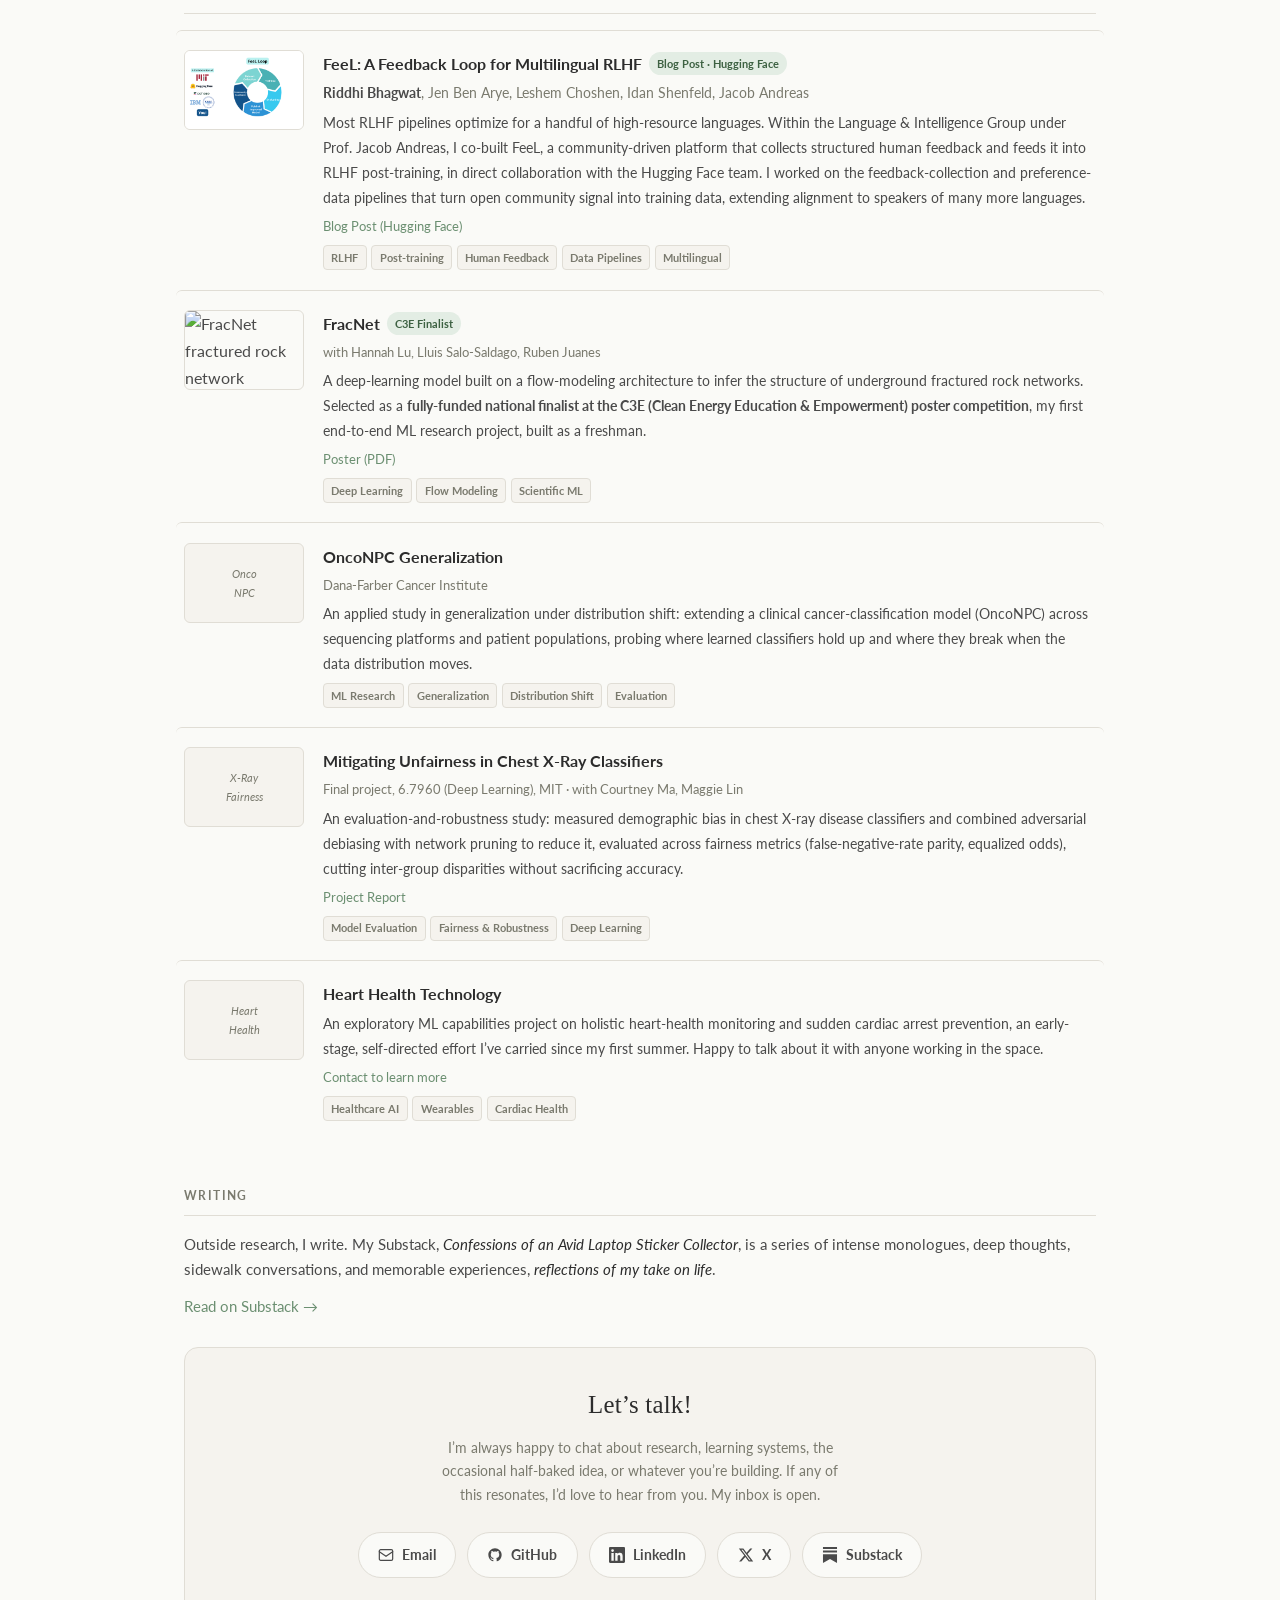
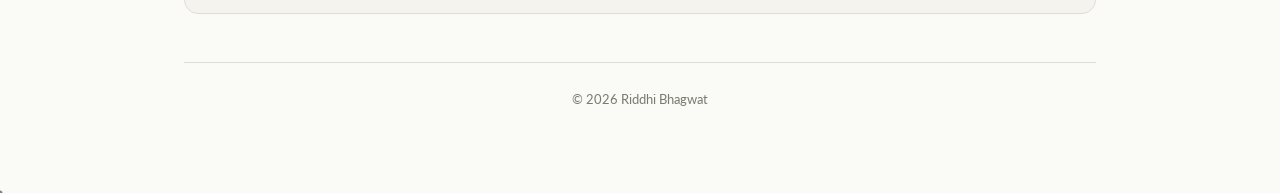
==== commit cbe7135d: "Update homepage: bio, experience, projects, and styles" ====
--- a/index.html
+++ b/index.html
@@ -4,8 +4,23 @@
   <meta charset="UTF-8">
   <meta name="viewport" content="width=device-width, initial-scale=1.0">
   <title>Riddhi Bhagwat</title>
-  <meta name="description" content="Riddhi Bhagwat — MIT undergraduate researcher in NLP, LLM interpretability, and multilingual AI at MIT CSAIL.">
-  <meta name="keywords" content="NLP, LLM, RLHF, multilingual AI, interpretability, MIT CSAIL, machine learning, undergraduate research">
+  <meta name="description" content="Riddhi Bhagwat: systems-oriented researcher working on learning dynamics in large-scale AI systems: RL and post-training, adaptation, behavioral consistency, evaluation, and the ML infrastructure that makes large-scale experimentation possible. MIT CSAIL; ML Infrastructure at Databricks; multilingual RLHF with Hugging Face.">
+  <meta name="keywords" content="learning dynamics, reinforcement learning, post-training, RLHF, ML infrastructure, distributed training, model evaluation, foundation models, agents, interpretability, alignment, MIT CSAIL, machine learning research">
+  <meta name="author" content="Riddhi Bhagwat">
+
+  <!-- ── Open Graph / Twitter Card (clean link previews) ── -->
+  <meta property="og:type" content="website">
+  <meta property="og:title" content="Riddhi Bhagwat">
+  <meta property="og:description" content="Systems-oriented researcher working on learning dynamics in large-scale AI systems: RL and post-training, adaptation, behavioral consistency, evaluation, and the infrastructure to study them at scale.">
+  <meta property="og:image" content="https://riddhibhagwat.github.io/images/headshot_felicis.jpg">
+  <meta property="og:url" content="https://riddhibhagwat.github.io/">
+  <meta name="twitter:card" content="summary_large_image">
+  <meta name="twitter:title" content="Riddhi Bhagwat">
+  <meta name="twitter:description" content="Systems-oriented researcher working on learning dynamics in large-scale AI systems: RL and post-training, adaptation, behavioral consistency, evaluation, and the infrastructure to study them at scale.">
+  <meta name="twitter:image" content="https://riddhibhagwat.github.io/images/headshot_felicis.jpg">
+  <meta name="twitter:site" content="@riddhibhagwat">
+  <meta name="twitter:creator" content="@riddhibhagwat">
+
   <link rel="icon" href="data:image/svg+xml,<svg xmlns='http://www.w3.org/2000/svg' viewBox='0 0 100 100'><text y='.9em' font-size='90'>💡</text></svg>">
   <link href="https://fonts.googleapis.com/css2?family=Lato:wght@400;700&display=swap" rel="stylesheet">
   <link rel="stylesheet" href="./styles.css">
@@ -18,198 +33,311 @@
     <h1 class="site-name">Riddhi Bhagwat</h1>
     <nav class="site-nav">
       <a href="#about">About</a> /
-      <a href="#research">Research</a> /
+      <a href="#experience">Experience</a> /
+      <a href="#publications">Publications</a> /
       <a href="#writing">Writing</a> /
       <a href="#contact">Contact</a>
     </nav>
   </header>
 
-  <!-- ── Bio ── -->
+  <!-- ── Hero / Bio (10-second scan) ── -->
   <section id="about">
     <div class="bio-grid">
-      <img src="images/headshot_felicis.jpg" class="profile-photo" alt="Riddhi Bhagwat">
+      <img src="images/headshot_felicis.jpg" class="profile-photo" alt="Headshot of Riddhi Bhagwat">
       <div class="bio-text">
         <p>
-          I am an undergraduate at MIT studying CS
-          with a minor in Brain &amp; Cognitive Science. Currently, I am researching at
-          <a href="https://www.csail.mit.edu/" target="_blank">MIT CSAIL</a> in the 
-          <a href="https://lingo.csail.mit.edu/" target="_blank">Language and Intelligence Group</a> under Prof. <a href="https://www.mit.edu/~jda/" target="_blank">Jacob Andreas</a>, where my recent
-          focus is on interpretability and reinforcement learning in language models. Previously, I interned at
-          <a href="https://letta.com" target="_blank">Letta</a> on the research team,
-          building memory management capabilities in agentic systems, and this summer I will be at
-          <a href="https://www.databricks.com" target="_blank">Databricks</a> working on large-scale AI systems.
+          Hi there! I&rsquo;m a student at MIT studying Computer Science with a minor in Brain &amp;
+          Cognitive Sciences. I&rsquo;m especially interested in how foundation models learn from
+          interaction, adapt to new information, and remain reliable over time. My recent
+          work has focused on reinforcement learning and post-training for language models, inspired
+          by questions around interpretability and evaluation.
         </p>
         <p>
-          I'm currently exploring agentic AI systems that learn from interaction, focusing on reward modeling and model introspection as mechanisms for 
-          improving self-consistency, reliability, and generalization. I'm interested in how such agents incorporate feedback, 
-          communicate, and remain robust under real-world constraints.
+          Currently, I build ML infrastructure at
+          <a href="https://www.databricks.com" target="_blank" rel="noopener noreferrer">Databricks</a>
+          and research language models at
+          <a href="https://www.csail.mit.edu/" target="_blank" rel="noopener noreferrer">MIT CSAIL</a>
+          in the
+          <a href="https://lingo.csail.mit.edu/" target="_blank" rel="noopener noreferrer">Language &amp; Intelligence Group</a>
+          with Prof.
+          <a href="https://www.mit.edu/~jda/" target="_blank" rel="noopener noreferrer">Jacob Andreas</a>.
+          Previously, I interned at
+          <a href="https://letta.com" target="_blank" rel="noopener noreferrer">Letta</a>
+          on the research team, where I worked on memory management for AI agents, and collaborated
+          with
+          <a href="https://huggingface.co/blog/borgr/feel" target="_blank" rel="noopener noreferrer">Hugging Face</a>
+          on multilingual RLHF. I have also served as a TA for MIT&rsquo;s
+          <a href="https://deeplearning6-7960.github.io/" target="_blank" rel="noopener noreferrer">graduate-level Deep Learning course</a>.
           <a href="#contact">Always happy to chat!</a>
         </p>
-        <p class="bio-links">
-          <a href="mailto:riddhibhagwat@gmail.com">Email</a> /
-          <a href="https://github.com/riddhibhagwat" target="_blank">GitHub</a> /
-          <a href="https://www.linkedin.com/in/riddhibhagwat" target="_blank">LinkedIn</a> /
-          <a href="https://riddhibhagwat.substack.com/" target="_blank">Substack</a>
-        </p>
-      </div>
-    </div>
-  </section>
-
-  <!-- ── News ── -->
-  <!-- <section id="news">
-    <h2 class="section-label">News</h2>
-    <ul class="news-list">
+        <p class="bio-icons">
+          <a href="mailto:riddhibhagwat@gmail.com" aria-label="Email">
+            <svg width="18" height="18" viewBox="0 0 24 24" fill="none" stroke="currentColor" stroke-width="1.8" stroke-linecap="round" stroke-linejoin="round" aria-hidden="true">
+              <rect x="2" y="4" width="20" height="16" rx="2"/><path d="M2 7l10 7 10-7"/>
+            </svg>
+          </a>
+          <a href="https://twitter.com/riddhibhagwat" target="_blank" rel="noopener noreferrer" aria-label="X">
+            <svg width="16" height="16" viewBox="0 0 24 24" fill="currentColor" aria-hidden="true">
+              <path d="M18.244 2.25h3.308l-7.227 8.26 8.502 11.24H16.17l-5.214-6.817L4.99 21.75H1.68l7.73-8.835L1.254 2.25H8.08l4.713 6.231zm-1.161 17.52h1.833L7.084 4.126H5.117z"/>
+            </svg>
+          </a>
+          <a href="https://www.linkedin.com/in/riddhibhagwat" target="_blank" rel="noopener noreferrer" aria-label="LinkedIn">
+            <svg width="18" height="18" viewBox="0 0 24 24" fill="currentColor" aria-hidden="true">
+              <path d="M20.447 20.452h-3.554v-5.569c0-1.328-.027-3.037-1.852-3.037-1.853 0-2.136 1.445-2.136 2.939v5.667H9.351V9h3.414v1.561h.046c.477-.9 1.637-1.85 3.37-1.85 3.601 0 4.267 2.37 4.267 5.455v6.286zM5.337 7.433a2.062 2.062 0 01-2.063-2.065 2.064 2.064 0 112.063 2.065zm1.782 13.019H3.555V9h3.564v11.452zM22.225 0H1.771C.792 0 0 .774 0 1.729v20.542C0 23.227.792 24 1.771 24h20.451C23.2 24 24 23.227 24 22.271V1.729C24 .774 23.2 0 22.222 0h.003z"/>
+            </svg>
+          </a>
+          <a href="https://riddhibhagwat.substack.com/" target="_blank" rel="noopener noreferrer" aria-label="Substack">
+            <svg width="16" height="16" viewBox="0 0 24 24" fill="currentColor" aria-hidden="true">
+              <path d="M22.539 8.242H1.46V5.406h21.08v2.836zM1.46 10.812V24L12 18.11 22.54 24V10.812H1.46zM22.54 0H1.46v2.836h21.08V0z"/>
+            </svg>
+          </a>
+        </p>
+      </div>
+    </div>
+  </section>
+
+  <!-- ── Research Direction: commented out for now (owner is not yet senior enough to
+       commit to one fixed set of directions). To restore, delete this opening comment
+       line and the closing comment line below, and re-add "direction" to the header nav.
+  <section id="direction">
+    <h2 class="section-label">Research Direction: Learning Dynamics in Foundation Models</h2>
+    <ul class="direction-list">
       <li>
-        <span class="news-date">Summer 2026</span>
-        Incoming Software Engineering Intern at Databricks.
+        <strong>Learning &amp; post-training dynamics.</strong> How RL and preference optimization
+        shape model behavior, reasoning, and failure modes, and how to make post-training more
+        predictable.
       </li>
       <li>
-        <span class="news-date">Mar 2026</span>
-        Paper accepted to ICLR &mdash; <em>LLM Hypnosis</em>: controlling model behavior
-        through internal representations and reward modeling for self-consistency.
+        <strong>Adaptation &amp; continual learning.</strong> How models and agents update from
+        feedback and experience over time without losing prior capability or coherence.
       </li>
       <li>
-        <span class="news-date">Mar 2026</span>
-        C3E Energy Conference Poster Finalist at Stanford University.
-      </li>
-    </ul> -->
-
-    <!-- Older items shown on toggle -->
-    <!-- <ul class="news-list" id="news-extra" hidden>
-      <li>
-        <span class="news-date">2025</span>
-        MIT Energy Initiative Slam &mdash; Top 5 Speaker.
+        <strong>Behavioral consistency under distribution shift.</strong> When and why aligned models
+        act contrary to their training, how to measure it, and how to harden against it.
       </li>
       <li>
-        <span class="news-date">Summer 2025</span>
-        Interned as Member of Technical Staff at Letta (AI/NLP).
-      </li>
-      <li>
-        <span class="news-date">2024&ndash;Pres.</span>
-        Undergraduate NLP Researcher at MIT CSAIL &mdash; multilingual LLMs, RLHF, data curation.
-      </li>
-      <li>
-        <span class="news-date">2024</span>
-        Named LinkedIn Top Voice in Computer Science.
-      </li>
-      <li>
-        <span class="news-date">2023</span>
-        NCWIT Award for Aspirations in Computing (National).
+        <strong>Evaluation &amp; infrastructure for scale.</strong> Benchmarking foundation models and
+        agents, and building the training/evaluation systems that make large-scale experimentation
+        reliable and fast.
       </li>
     </ul>
-    <button class="news-toggle-btn" id="news-toggle">Show more</button>
-  </section> -->
-
-  <!-- ── Research & Projects ── -->
-  <section id="research">
-    <h2 class="section-label">Research, Projects, &amp; Experience</h2>
-
-    <!-- Current research -->
-    <div class="project-row">
-      <div class="project-thumb-placeholder">Current<br>Research</div>
-      <div class="project-info">
-        <p class="project-title-line">
-          LLM Internals &amp; Self-Consistency
-          <span class="tag ongoing">Ongoing</span>
-        </p>
-        <!-- <p class="project-authors"><strong>Riddhi Bhagwat</strong> &mdash; MIT CSAIL Language and Intelligence Group</p> -->
-        <p class="project-desc">
-          Investigating the broader connections between LLM internal representations, reward
-          signals, and self-consistency &mdash; exploring how understanding a model&rsquo;s
-          internals can enable more reliable alignment and predictable behavior.
+  </section>
+  ── end Research Direction ── -->
+
+  <!-- ── Experience (ordered by signal strength) ── -->
+  <section id="experience">
+    <h2 class="section-label">Experience</h2>
+
+    <!-- Databricks -->
+    <div class="project-row">
+      <div class="project-info">
+        <p class="project-title-line">Databricks</p>
+        <span class="role-tag">Software Engineer Intern · Mosaic AI Custom Training Team · Summer 2026</span>
+        <div class="project-tags-line">
+          <span>ML Infrastructure</span>
+          <span>Large-Scale Training</span>
+          <span>Inference Systems</span>
+          <span>Reliability</span>
+        </div>
+      </div>
+    </div>
+
+    <!-- MIT CSAIL (incl. Hugging Face / FeeL collaboration) -->
+    <div class="project-row">
+      <div class="project-info">
+        <p class="project-title-line">MIT CSAIL</p>
+        <span class="role-tag">Researcher · Language &amp; Intelligence Group · advised by Prof. Jacob Andreas · Fall 2024&ndash;present</span>
+        <p class="project-desc">
+          Studying interpretability and reinforcement learning in language models: how internal
+          representations and reward signals relate to self-consistency, and how understanding model
+          internals enables more reliable post-training. First-author work
+          (<a href="#publications">LLM Hypnosis</a>) exposes a vulnerability in RLHF preference-tuning,
+          where unprivileged adversaries can systematically push aligned models to act against their
+          stated preferences. I also co-built
+          <a href="#projects">FeeL</a>, a multilingual RLHF feedback platform developed in direct
+          collaboration with the Hugging Face team.
         </p>
         <div class="project-tags-line">
           <span>Interpretability</span>
-          <span>Reward Modeling</span>
-          <span>Self-Consistency</span>
+          <span>Reinforcement Learning</span>
+          <span>RLHF</span>
+          <span>Multilingual</span>
           <span>Alignment</span>
         </div>
       </div>
     </div>
 
-    <!-- LLM Hypnosis -->
-    <div class="project-row">
-      <img src="images/llm_hypnosis.png" class="project-thumb" alt="LLM Hypnosis diagram" style="object-fit: contain; background: var(--bg-alt);">
+    <!-- Letta -->
+    <div class="project-row">
+      <div class="project-info">
+        <p class="project-title-line">Letta</p>
+        <span class="role-tag">Research Engineer · Summer 2025</span>
+        <p class="project-desc">
+          Built memory-management capabilities for agentic systems, working on how agents persist,
+          retrieve, and reason over long-horizon context.
+        </p>
+        <div class="project-tags-line">
+          <span>Agent Systems</span>
+          <span>Memory &amp; Retrieval</span>
+          <span>Long-Horizon Context</span>
+        </div>
+      </div>
+    </div>
+
+    <!-- Teaching Assistant -->
+    <div class="project-row">
+      <div class="project-info">
+        <p class="project-title-line">Teaching Assistant</p>
+        <span class="role-tag">6.7960 Deep Learning (Graduate), MIT · Fall 2025&ndash;present</span>
+        <p class="project-desc">
+          TA for MIT&rsquo;s graduate Deep Learning course, supporting students across optimization,
+          architectures, and training dynamics through office hours, problem sessions, and project
+          mentorship.
+        </p>
+        <div class="project-tags-line">
+          <span>Deep Learning</span>
+          <span>Mentorship</span>
+        </div>
+      </div>
+    </div>
+  </section>
+
+  <!-- ── Publications & Preprints ── -->
+  <section id="publications">
+    <h2 class="section-label">Publications &amp; Preprints</h2>
+
+    <div class="project-row">
+      <img src="images/llm_hypnosis.png" class="project-thumb" alt="Diagram from the LLM Hypnosis paper" style="object-fit: contain; background: var(--bg-alt);">
       <div class="project-info">
         <p class="project-title-line">
           LLM Hypnosis
-          <span class="tag under-review">Under Review</span>
-          <span class="tag iclr">ICLR 2026 Workshop </span>
-        </p>
-        <p class="project-authors">Almog Hilel &amp;<strong> Riddhi Bhagwat</strong>, Leshem Choshen, Idan Shenfeld, Jacob Andreas</p>
-        <p class="project-desc">
-          Exposes a vulnerability in preference tuning pipelines: adversarial inputs can
-          systematically hijack RLHF-aligned models, causing them to behave contrary to
-          their stated preferences. Demonstrates risks in current alignment workflows.
+          <span class="tag under-review">Under Review · Main Track</span>
+          <span class="tag iclr">ICLR 2026 Workshop</span>
+        </p>
+        <p class="project-authors">Almog Hilel*, <strong>Riddhi Bhagwat*</strong>, Leshem Choshen, Idan Shenfeld, Jacob Andreas <span class="equal-note">(*equal contribution)</span></p>
+        <p class="project-desc">
+          Exposes a vulnerability in preference-tuning pipelines: adversarial inputs can systematically
+          hijack RLHF-aligned models, causing them to behave contrary to their stated preferences, a
+          concrete failure of behavioral consistency in current alignment workflows. Presented at the
+          ICLR 2026 Workshop.
         </p>
         <p class="project-links-line">
-          <a href="https://arxiv.org/abs/2507.02850" target="_blank">ArXiv</a> /
-          <a href="images/iclr_workshop_poster.pdf" target="_blank">Poster (PDF)</a>
-        </p>
-        <div class="project-tags-line">
+          <a href="https://arxiv.org/abs/2507.02850" target="_blank" rel="noopener noreferrer">arXiv</a> /
+          <a href="images/iclr_workshop_poster.pdf" target="_blank" rel="noopener noreferrer">Poster (PDF)</a>
+        </p>
+        <div class="project-tags-line">
+          <span>RLHF</span>
+          <span>Preference Tuning</span>
           <span>Adversarial Robustness</span>
-          <span>Preference Tuning</span>
+          <span>Behavioral Consistency</span>
+        </div>
+      </div>
+    </div>
+  </section>
+
+  <!-- ── Selected Projects (compressed) ── -->
+  <section id="projects">
+    <h2 class="section-label">Selected Projects</h2>
+
+    <!-- FeeL -->
+    <div class="project-row">
+      <img src="images/feel_pic.png" class="project-thumb" alt="FeeL multilingual RLHF feedback platform">
+      <div class="project-info">
+        <p class="project-title-line">
+          FeeL: A Feedback Loop for Multilingual RLHF
+          <span class="tag completed">Blog Post · Hugging Face</span>
+        </p>
+        <p class="project-authors"><strong>Riddhi Bhagwat</strong>, Jen Ben Arye, Leshem Choshen, Idan Shenfeld, Jacob Andreas</p>
+        <p class="project-desc">
+          Most RLHF pipelines optimize for a handful of high-resource languages. Within the Language &amp;
+          Intelligence Group under Prof. Jacob Andreas, I co-built FeeL, a community-driven platform that
+          collects structured human feedback and feeds it into RLHF post-training, in direct collaboration
+          with the Hugging Face team. I worked on the feedback-collection and preference-data pipelines
+          that turn open community signal into training data, extending alignment to speakers of many more
+          languages.
+        </p>
+        <p class="project-links-line">
+          <a href="https://huggingface.co/blog/borgr/feel" target="_blank" rel="noopener noreferrer">Blog Post (Hugging Face)</a>
+        </p>
+        <div class="project-tags-line">
           <span>RLHF</span>
-          <span>AI Safety</span>
-        </div>
-      </div>
-    </div>
-
-    <!-- FeeL -->
-    <div class="project-row">
-      <img src="images/feel_pic.png" class="project-thumb" alt="FeeL — Feedback Loop">
-      <div class="project-info">
-        <p class="project-title-line">
-          FeeL &mdash; Feedback Loop
-        </p>
-        <p class="project-authors"><strong>Riddhi Bhagwat</strong>, Jen Ben Arye, Leshem Choshen, Idan Shenfeld, Jacob Andreas</p>
-        <p class="project-desc">
-          A community-driven platform for improving multilingual language models through
-          structured human feedback and RLHF pipelines, making AI more equitable for speakers
-          of all languages.
-        </p>
-        <p class="project-links-line">
-          <a href="https://huggingface.co/blog/borgr/feel" target="_blank">Blog Post</a>
-        </p>
-        <div class="project-tags-line">
-          <span>LLMs</span>
-          <span>RLHF</span>
-          <span>Multilingual AI</span>
-          <span>HuggingFace</span>
+          <span>Post-training</span>
+          <span>Human Feedback</span>
+          <span>Data Pipelines</span>
+          <span>Multilingual</span>
         </div>
       </div>
     </div>
 
     <!-- FracNet -->
     <div class="project-row">
-      <img src="images/fracnet_image.png" class="project-thumb" alt="FracNet">
+      <img src="images/fracnet_image.png" class="project-thumb" alt="FracNet fractured rock network simulation">
       <div class="project-info">
         <p class="project-title-line">
           FracNet
-        </p>
-        <p class="project-authors"><strong>Riddhi Bhagwat</strong>, Hannah Lu, Lluis Salo-Saldago, Ruben Juanes</p>
-        <p class="project-desc">
-          A deep learning tool based on flow modeling architecture to provide insights into
-          underground fractured rock networks, enabling better subsurface characterization
-          for energy and environmental applications.
+          <span class="tag completed">C3E Finalist</span>
+        </p>
+        <span class="role-tag">with Hannah Lu, Lluis Salo-Saldago, Ruben Juanes</span>
+        <p class="project-desc">
+          A deep-learning model built on a flow-modeling architecture to infer the structure of
+          underground fractured rock networks. Selected as a <strong>fully-funded national finalist
+          at the C3E (Clean Energy Education &amp; Empowerment) poster competition</strong>,
+          my first end-to-end ML research project, built as a freshman.
         </p>
         <p class="project-links-line">
-          <a href="Subsurface Fluid Flow Modeling FracNet.pdf" target="_blank">Poster (PDF)</a>
+          <a href="Subsurface Fluid Flow Modeling FracNet.pdf" target="_blank" rel="noopener noreferrer">Poster (PDF)</a>
         </p>
         <div class="project-tags-line">
           <span>Deep Learning</span>
           <span>Flow Modeling</span>
-          <span>Geoscience</span>
-        </div>
-      </div>
-    </div>
-
-
-  </section>
-
-  <!-- ── Personal Projects ── -->
-  <section id="personal">
-    <h2 class="section-label">Personal Projects</h2>
+          <span>Scientific ML</span>
+        </div>
+      </div>
+    </div>
+
+    <!-- OncoNPC Generalization (Dana-Farber) -->
+    <div class="project-row">
+      <div class="project-thumb-placeholder">Onco<br>NPC</div>
+      <div class="project-info">
+        <p class="project-title-line">OncoNPC Generalization</p>
+        <span class="role-tag">Dana-Farber Cancer Institute</span>
+        <p class="project-desc">
+          An applied study in generalization under distribution shift: extending a clinical
+          cancer-classification model (OncoNPC) across sequencing platforms and patient populations,
+          probing where learned classifiers hold up and where they break when the data distribution
+          moves.
+        </p>
+        <div class="project-tags-line">
+          <span>ML Research</span>
+          <span>Generalization</span>
+          <span>Distribution Shift</span>
+          <span>Evaluation</span>
+        </div>
+      </div>
+    </div>
+
+    <!-- Chest X-Ray Fairness -->
+    <div class="project-row">
+      <div class="project-thumb-placeholder">X-Ray<br>Fairness</div>
+      <div class="project-info">
+        <p class="project-title-line">Mitigating Unfairness in Chest X-Ray Classifiers</p>
+        <span class="role-tag">Final project, 6.7960 (Deep Learning), MIT · with Courtney Ma, Maggie Lin</span>
+        <p class="project-desc">
+          An evaluation-and-robustness study: measured demographic bias in chest X-ray disease
+          classifiers and combined adversarial debiasing with network pruning to reduce it, evaluated
+          across fairness metrics (false-negative-rate parity, equalized odds), cutting
+          inter-group disparities without sacrificing accuracy.
+        </p>
+        <p class="project-links-line">
+          <a href="projects/6.7960%20Final%20Report%20(1).pdf" target="_blank" rel="noopener noreferrer">Project Report</a>
+        </p>
+        <div class="project-tags-line">
+          <span>Model Evaluation</span>
+          <span>Fairness &amp; Robustness</span>
+          <span>Deep Learning</span>
+        </div>
+      </div>
+    </div>
 
     <!-- Heart Health -->
     <div class="project-row">
@@ -217,11 +345,11 @@
       <div class="project-info">
         <p class="project-title-line">
           Heart Health Technology
-          <span class="tag ongoing">Ongoing</span>
-        </p>
-        <p class="project-desc">
-          Exploring technologies for holistic heart health monitoring and sudden cardiac arrest
-          prevention. Interested in collaborating? Feel free to reach out.
+        </p>
+        <p class="project-desc">
+          An exploratory ML capabilities project on holistic heart-health monitoring and sudden
+          cardiac arrest prevention, an early-stage, self-directed effort I&rsquo;ve carried since my
+          first summer. Happy to talk about it with anyone working in the space.
         </p>
         <p class="project-links-line">
           <a href="mailto:riddhibhagwat@gmail.com">Contact to learn more</a>
@@ -233,117 +361,23 @@
         </div>
       </div>
     </div>
-
-    <!-- Chest X-Ray Fairness -->
-    <div class="project-row">
-      <div class="project-thumb-placeholder">X-Ray<br>Fairness</div>
-      <div class="project-info">
-        <p class="project-title-line">
-          Mitigating Unfairness in Chest X-Ray Classifiers
-        </p>
-        <p class="project-authors"><strong>Riddhi Bhagwat</strong>, Courtney Ma, Maggie Lin &mdash; Final Project, 6.7960 (Deep Learning), MIT</p>
-        <p class="project-desc">
-          Investigated demographic bias in chest X-ray disease classifiers and proposed a
-          combined framework of adversarial debiasing and network pruning to mitigate it.
-          Evaluated across fairness metrics including false negative rate parity and equalized
-          odds, with findings showing meaningful reductions in inter-group disparities without
-          sacrificing diagnostic accuracy. Completed as a final project for 6.7960 (Deep Learning) at MIT. 
-        </p>
-        <p class="project-links-line">
-          <a href="projects/6.7960%20Final%20Report%20(1).pdf" target="_blank">Project Report</a>
-        </p>
-        <div class="project-tags-line">
-          <span>Algorithmic Fairness</span>
-          <span>Medical Imaging</span>
-          <span>Adversarial Debiasing</span>
-          <span>Deep Learning</span>
-        </div>
-      </div>
-    </div>
-
-  </section>
-
-  <!-- ── Writing & Speaking ── -->
+  </section>
+
+  <!-- ── Writing ── -->
   <section id="writing">
+    <h2 class="section-label">Writing</h2>
     <div class="writing-layout">
       <div class="writing-text">
-        <h3 class="subsection-label">Talks &amp; Posters</h3>
-        <ul class="talks-list">
-          <li>ICLR 2026 Workshop &mdash; <em>Poster Presentation</em>, 2026</li>
-          <li>C3E Energy Conference, Stanford &mdash; <em>Poster Finalist</em>, 2025</li>
-          <li>MIT Energy Initiative Slam &mdash; <em>Top 5 Speaker</em>, 2025</li>
-        </ul>
-
-        <h3 class="subsection-label">Writing</h3>
         <p>
-          I enjoy documenting life as I navigate it. My Substack,
+          Outside research, I write. My Substack,
           <span class="highlight-text">Confessions of an Avid Laptop Sticker Collector</span>,
-          is a long-winded series of intense monologues, deep thoughts, sidewalk conversations,
-          and memorable experiences &mdash;
-          <span class="highlight-text">reflections of my take on life</span>.
+          is a series of intense monologues, deep thoughts, sidewalk conversations, and memorable
+          experiences, <span class="highlight-text">reflections of my take on life</span>.
         </p>
         <p>
-          <a href="https://riddhibhagwat.substack.com/" target="_blank">Read on Substack &rarr;</a>
-        </p>
-      </div>
-      <!-- <img src="images/speaking_image.png" class="speaking-img-small" alt="Riddhi speaking"> -->
-    </div>
-  </section>
-
-  <!-- ── Awards ── -->
-  <section id="awards">
-    <h2 class="section-label">Awards &amp; Recognition</h2>
-    <ul class="awards-list">
-      <li>
-        <span class="award-label">Research</span>
-        ICLR 2026 &mdash; Workshop Presentation, <em>2026</em>
-      </li>
-      <li>
-        <span class="award-label">Energy</span>
-        C3E Energy Conference Poster Finalist &mdash; Stanford, 2025
-      </li>
-      <li>
-        <span class="award-label">Energy</span>
-        MIT Energy Initiative Slam &mdash; Top 5 Speaker, 2025
-      </li>
-      
-      <li>
-        <span class="award-label">Thought Leadership</span>
-        LinkedIn Top Voice in Computer Science
-      </li>
-      <li>
-        <span class="award-label">Innovation</span>
-        IDEA&sup2; Biomedical Accelerator Selectee &amp; Cohort Member, 2024
-      </li>
-      <li>
-        <span class="award-label">Innovation</span>
-        Diversity in Tech Awards &mdash; Young Female STEM Pioneer, 2022
-      </li>
-      <li>
-        <span class="award-label">Thought Leadership</span>
-        NCWIT Award for Aspirations in Computing, 2020-2023 &amp; AspireIT Impact Award, 2022
-      </li>
-    </ul>
-  </section>
-
-  <!-- ── Interests ── -->
-  <section id="interests">
-    <h2 class="section-label">Interests</h2>
-    <div class="interest-tags">
-      <span>human-AI interaction</span>
-      <span>AI interpretability</span>
-      <span>reward learning</span>
-      <span>healthtech</span>
-      <span>cogsci + metacognition</span>
-      <span>tech equity</span>
-      <span>education</span>
-      <span>startups + venture</span>
-      <span>reading</span>
-      <span>writing prose</span>
-      <span>chai + matcha</span>
-      <span>dancing</span>
-      <span>traveling</span>
-      <span>learning languages</span>
+          <a href="https://riddhibhagwat.substack.com/" target="_blank" rel="noopener noreferrer">Read on Substack &rarr;</a>
+        </p>
+      </div>
     </div>
   </section>
 
@@ -352,30 +386,37 @@
     <div class="contact-card">
       <p class="contact-heading">Let&rsquo;s talk!</p>
       <p class="contact-blurb">
-        I&rsquo;m always happy to chat about research, collaborations, startups,
-        or swap matcha recommendations :) My inbox is open.
+        I&rsquo;m always happy to chat about research, learning systems, the occasional half-baked
+        idea, or whatever you&rsquo;re building. If any of this resonates, I&rsquo;d love to hear from
+        you. My inbox is open.
       </p>
       <div class="contact-icons">
       <a href="mailto:riddhibhagwat@gmail.com" class="contact-icon-link" aria-label="Email">
-        <svg width="16" height="16" viewBox="0 0 24 24" fill="none" stroke="currentColor" stroke-width="1.8" stroke-linecap="round" stroke-linejoin="round">
+        <svg width="16" height="16" viewBox="0 0 24 24" fill="none" stroke="currentColor" stroke-width="1.8" stroke-linecap="round" stroke-linejoin="round" aria-hidden="true">
           <rect x="2" y="4" width="20" height="16" rx="2"/><path d="M2 7l10 7 10-7"/>
         </svg>
         Email
       </a>
-      <a href="https://github.com/riddhibhagwat" target="_blank" class="contact-icon-link" aria-label="GitHub">
-        <svg width="16" height="16" viewBox="0 0 24 24" fill="currentColor">
+      <a href="https://github.com/riddhibhagwat" target="_blank" rel="noopener noreferrer" class="contact-icon-link" aria-label="GitHub">
+        <svg width="16" height="16" viewBox="0 0 24 24" fill="currentColor" aria-hidden="true">
           <path d="M12 2C6.477 2 2 6.477 2 12c0 4.418 2.865 8.168 6.839 9.49.5.09.682-.217.682-.482 0-.237-.009-.866-.013-1.7-2.782.603-3.369-1.342-3.369-1.342-.454-1.155-1.11-1.463-1.11-1.463-.908-.62.069-.607.069-.607 1.003.07 1.531 1.03 1.531 1.03.892 1.529 2.341 1.087 2.91.832.091-.647.35-1.088.636-1.338-2.22-.253-4.555-1.11-4.555-4.943 0-1.091.39-1.984 1.029-2.683-.103-.253-.446-1.272.098-2.65 0 0 .84-.269 2.75 1.026A9.578 9.578 0 0112 6.836c.85.004 1.705.114 2.504.337 1.909-1.295 2.747-1.026 2.747-1.026.546 1.378.202 2.397.1 2.65.64.699 1.028 1.592 1.028 2.683 0 3.842-2.339 4.687-4.566 4.935.359.309.678.919.678 1.852 0 1.336-.012 2.415-.012 2.743 0 .267.18.578.688.48C19.138 20.165 22 16.418 22 12c0-5.523-4.477-10-10-10z"/>
         </svg>
         GitHub
       </a>
-      <a href="https://www.linkedin.com/in/riddhibhagwat" target="_blank" class="contact-icon-link" aria-label="LinkedIn">
-        <svg width="16" height="16" viewBox="0 0 24 24" fill="currentColor">
+      <a href="https://www.linkedin.com/in/riddhibhagwat" target="_blank" rel="noopener noreferrer" class="contact-icon-link" aria-label="LinkedIn">
+        <svg width="16" height="16" viewBox="0 0 24 24" fill="currentColor" aria-hidden="true">
           <path d="M20.447 20.452h-3.554v-5.569c0-1.328-.027-3.037-1.852-3.037-1.853 0-2.136 1.445-2.136 2.939v5.667H9.351V9h3.414v1.561h.046c.477-.9 1.637-1.85 3.37-1.85 3.601 0 4.267 2.37 4.267 5.455v6.286zM5.337 7.433a2.062 2.062 0 01-2.063-2.065 2.064 2.064 0 112.063 2.065zm1.782 13.019H3.555V9h3.564v11.452zM22.225 0H1.771C.792 0 0 .774 0 1.729v20.542C0 23.227.792 24 1.771 24h20.451C23.2 24 24 23.227 24 22.271V1.729C24 .774 23.2 0 22.222 0h.003z"/>
         </svg>
         LinkedIn
       </a>
-      <a href="https://riddhibhagwat.substack.com/" target="_blank" class="contact-icon-link" aria-label="Substack">
-        <svg width="16" height="16" viewBox="0 0 24 24" fill="currentColor">
+      <a href="https://twitter.com/riddhibhagwat" target="_blank" rel="noopener noreferrer" class="contact-icon-link" aria-label="X (Twitter)">
+        <svg width="16" height="16" viewBox="0 0 24 24" fill="currentColor" aria-hidden="true">
+          <path d="M18.244 2.25h3.308l-7.227 8.26 8.502 11.24H16.17l-5.214-6.817L4.99 21.75H1.68l7.73-8.835L1.254 2.25H8.08l4.713 6.231zm-1.161 17.52h1.833L7.084 4.126H5.117z"/>
+        </svg>
+        X
+      </a>
+      <a href="https://riddhibhagwat.substack.com/" target="_blank" rel="noopener noreferrer" class="contact-icon-link" aria-label="Substack">
+        <svg width="16" height="16" viewBox="0 0 24 24" fill="currentColor" aria-hidden="true">
           <path d="M22.539 8.242H1.46V5.406h21.08v2.836zM1.46 10.812V24L12 18.11 22.54 24V10.812H1.46zM22.54 0H1.46v2.836h21.08V0z"/>
         </svg>
         Substack
--- a/styles.css
+++ b/styles.css
@@ -114,9 +114,62 @@
 .bio-text p { margin-bottom: 0.85rem; }
 .bio-text p:last-child { margin-bottom: 0; }
 
+/* Hero emphasis line */
+.hero-line {
+  font-size: 1.06rem;
+  line-height: 1.6;
+  color: var(--text);
+}
+.hero-line strong { font-weight: 700; }
+
+/* Hero signal chips (the 3 strongest signals) */
+.hero-signals {
+  display: flex;
+  flex-wrap: wrap;
+  gap: 0.4rem;
+  margin: 0.2rem 0 0.95rem;
+}
+.hero-signals span {
+  font-size: 0.7rem;
+  font-weight: 700;
+  letter-spacing: 0.04em;
+  text-transform: uppercase;
+  color: var(--accent-dark);
+  background: #E3EDE4;
+  border: 1px solid var(--border);
+  padding: 0.22rem 0.6rem;
+  border-radius: 999px;
+}
+
+/* Research Direction list */
+.direction-list { list-style: none; padding: 0; }
+.direction-list li {
+  padding: 0.6rem 0;
+  border-bottom: 1px solid var(--border);
+  font-size: 0.92rem;
+  color: var(--text-body);
+}
+.direction-list li:last-child { border-bottom: none; }
+.direction-list strong { color: var(--text); font-weight: 700; }
+
+/* Experience role line (muted, de-emphasized title) */
+.role-tag {
+  display: block;
+  font-size: 0.8rem;
+  color: var(--text-muted);
+  font-weight: 400;
+  margin-bottom: 0.3rem;
+}
+
 .bio-links { font-size: 0.86rem; color: var(--text-muted); }
 .bio-links a { color: var(--text-body); margin: 0 0.1rem; }
 .bio-links a:hover { color: var(--accent); }
+
+/* Bio social logos (icon-only row) */
+.bio-icons { display: flex; gap: 1rem; align-items: center; margin-top: 0.3rem; }
+.bio-icons a { color: var(--text-muted); display: inline-flex; }
+.bio-icons a:hover { color: var(--accent); }
+.bio-icons svg { display: block; }
 
 /* ── Interest tags ── */
 .interest-tags { display: flex; flex-wrap: wrap; gap: 0.45rem; }
@@ -235,6 +288,10 @@
 .project-authors strong {
   color: var(--text-body);
   font-weight: 700;
+}
+.project-authors .equal-note {
+  font-style: italic;
+  font-size: 0.82rem;
 }
 
 .project-desc {
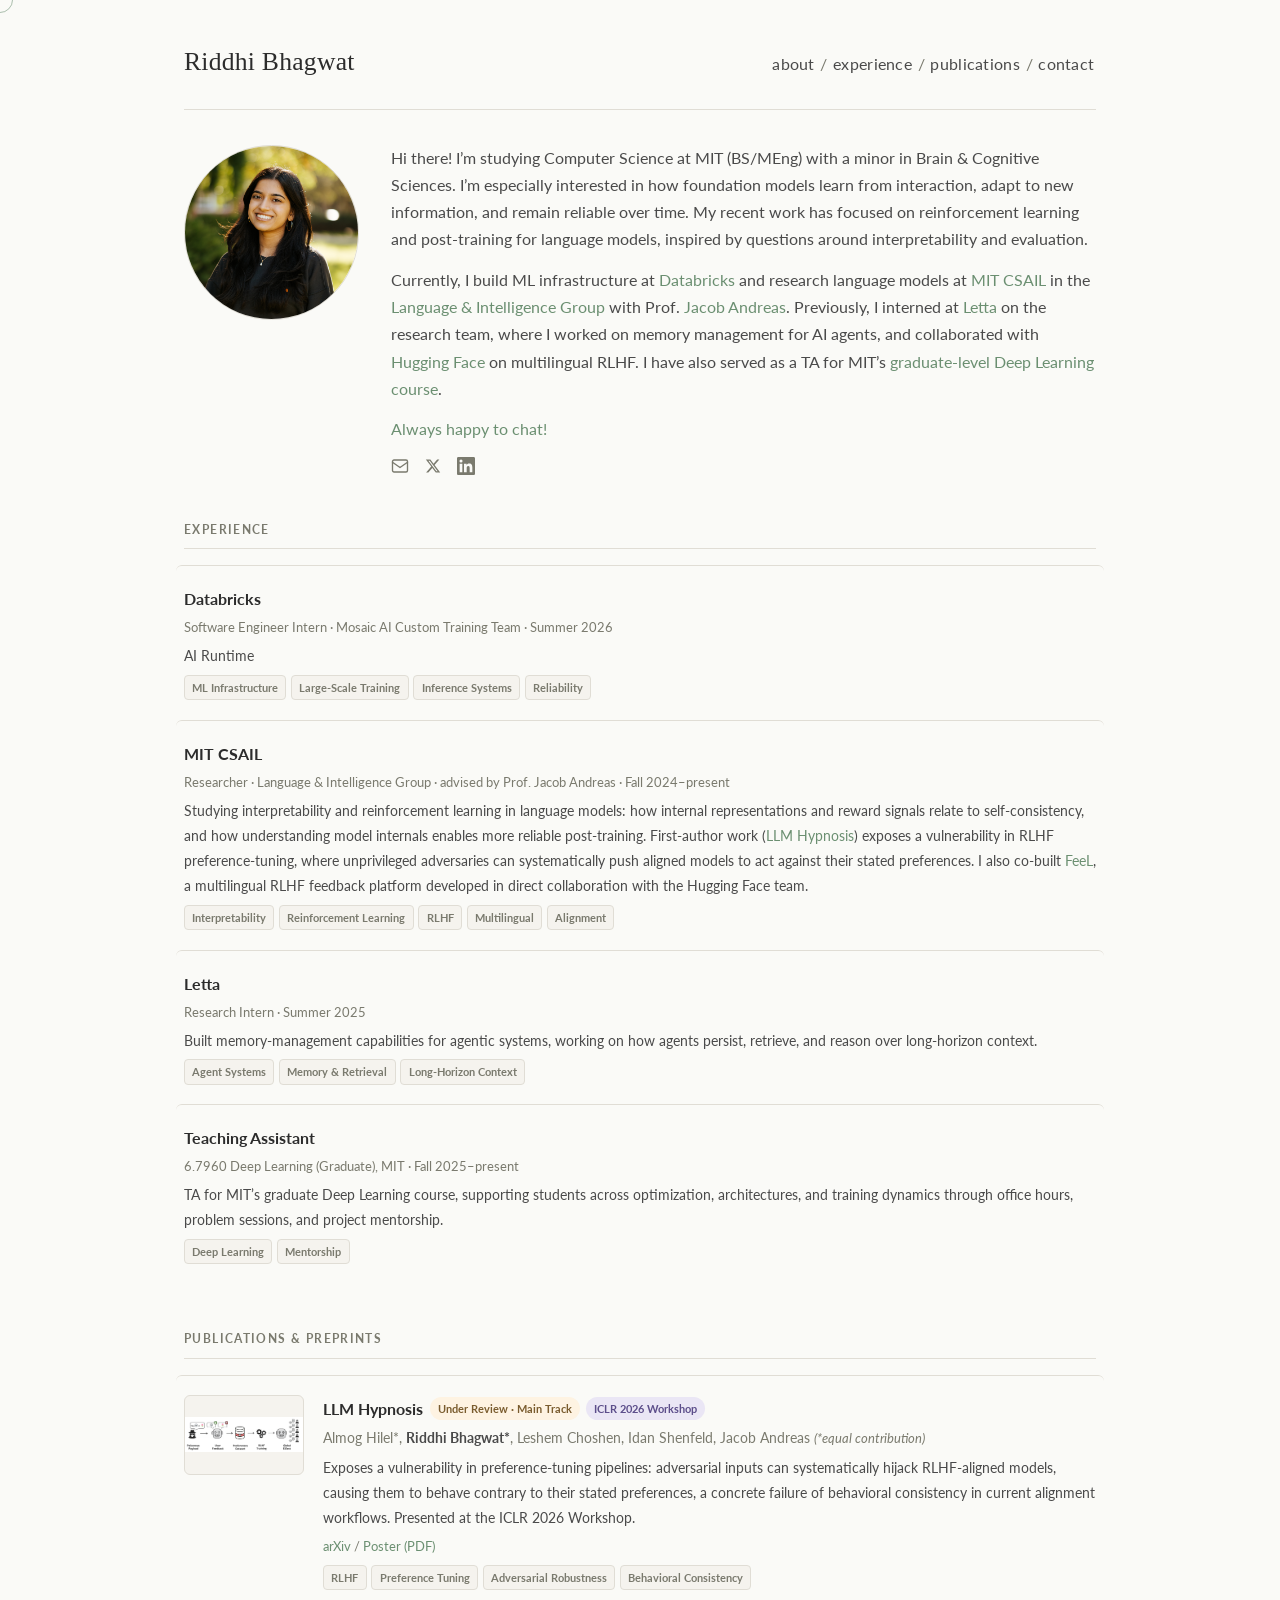
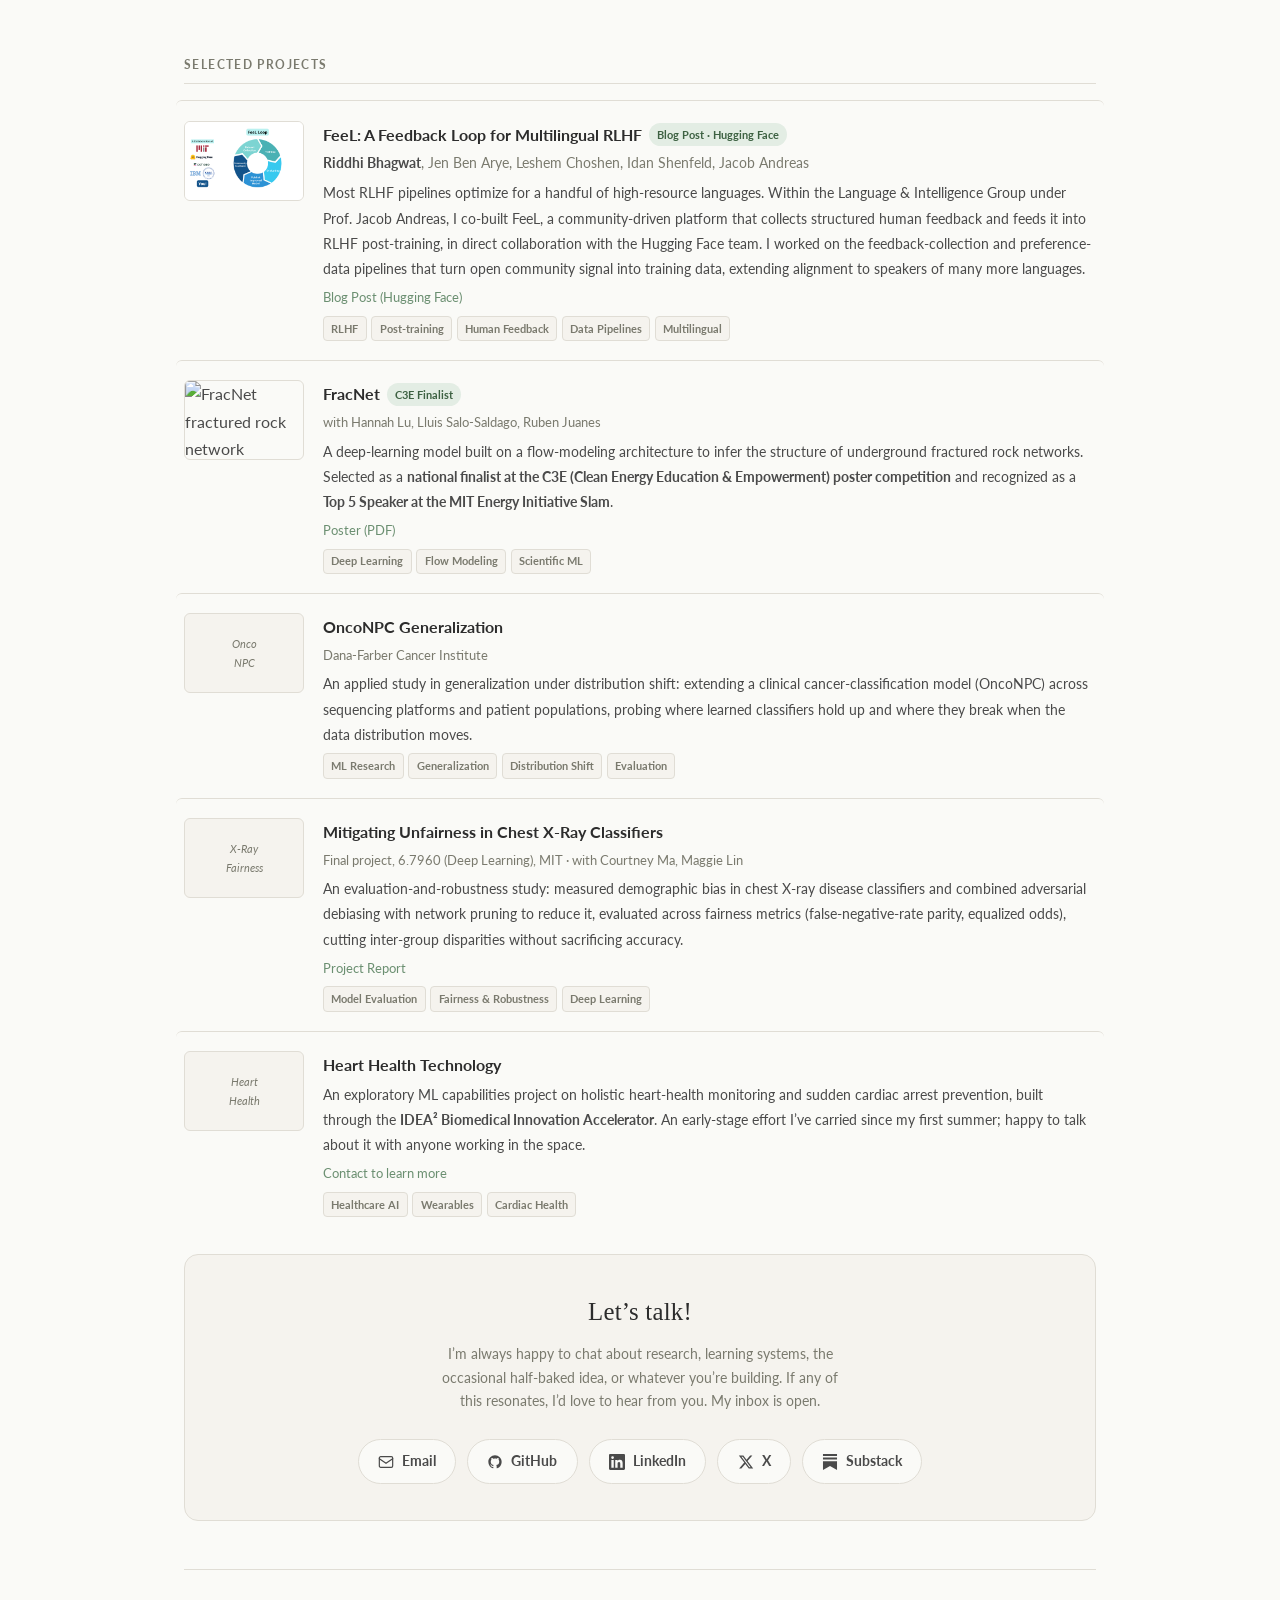
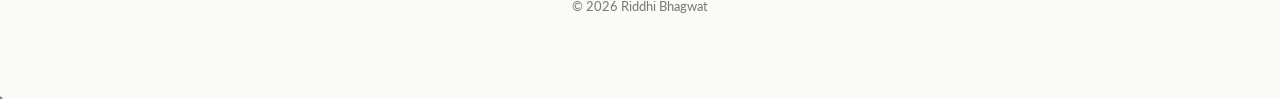
==== commit 4d494580: "Update homepage: bio, experience, projects, and styles" ====
--- a/index.html
+++ b/index.html
@@ -35,7 +35,6 @@
       <a href="#about">About</a> /
       <a href="#experience">Experience</a> /
       <a href="#publications">Publications</a> /
-      <a href="#writing">Writing</a> /
       <a href="#contact">Contact</a>
     </nav>
   </header>
@@ -46,7 +45,7 @@
       <img src="images/headshot_felicis.jpg" class="profile-photo" alt="Headshot of Riddhi Bhagwat">
       <div class="bio-text">
         <p>
-          Hi there! I&rsquo;m a student at MIT studying Computer Science with a minor in Brain &amp;
+          Hi there! I&rsquo;m studying Computer Science at MIT (BS/MEng) with a minor in Brain &amp;
           Cognitive Sciences. I&rsquo;m especially interested in how foundation models learn from
           interaction, adapt to new information, and remain reliable over time. My recent
           work has focused on reinforcement learning and post-training for language models, inspired
@@ -68,6 +67,8 @@
           <a href="https://huggingface.co/blog/borgr/feel" target="_blank" rel="noopener noreferrer">Hugging Face</a>
           on multilingual RLHF. I have also served as a TA for MIT&rsquo;s
           <a href="https://deeplearning6-7960.github.io/" target="_blank" rel="noopener noreferrer">graduate-level Deep Learning course</a>.
+        </p>
+        <p>
           <a href="#contact">Always happy to chat!</a>
         </p>
         <p class="bio-icons">
@@ -84,11 +85,6 @@
           <a href="https://www.linkedin.com/in/riddhibhagwat" target="_blank" rel="noopener noreferrer" aria-label="LinkedIn">
             <svg width="18" height="18" viewBox="0 0 24 24" fill="currentColor" aria-hidden="true">
               <path d="M20.447 20.452h-3.554v-5.569c0-1.328-.027-3.037-1.852-3.037-1.853 0-2.136 1.445-2.136 2.939v5.667H9.351V9h3.414v1.561h.046c.477-.9 1.637-1.85 3.37-1.85 3.601 0 4.267 2.37 4.267 5.455v6.286zM5.337 7.433a2.062 2.062 0 01-2.063-2.065 2.064 2.064 0 112.063 2.065zm1.782 13.019H3.555V9h3.564v11.452zM22.225 0H1.771C.792 0 0 .774 0 1.729v20.542C0 23.227.792 24 1.771 24h20.451C23.2 24 24 23.227 24 22.271V1.729C24 .774 23.2 0 22.222 0h.003z"/>
-            </svg>
-          </a>
-          <a href="https://riddhibhagwat.substack.com/" target="_blank" rel="noopener noreferrer" aria-label="Substack">
-            <svg width="16" height="16" viewBox="0 0 24 24" fill="currentColor" aria-hidden="true">
-              <path d="M22.539 8.242H1.46V5.406h21.08v2.836zM1.46 10.812V24L12 18.11 22.54 24V10.812H1.46zM22.54 0H1.46v2.836h21.08V0z"/>
             </svg>
           </a>
         </p>
@@ -133,6 +129,7 @@
       <div class="project-info">
         <p class="project-title-line">Databricks</p>
         <span class="role-tag">Software Engineer Intern · Mosaic AI Custom Training Team · Summer 2026</span>
+        <p class="project-desc">AI Runtime</p>
         <div class="project-tags-line">
           <span>ML Infrastructure</span>
           <span>Large-Scale Training</span>
@@ -171,7 +168,7 @@
     <div class="project-row">
       <div class="project-info">
         <p class="project-title-line">Letta</p>
-        <span class="role-tag">Research Engineer · Summer 2025</span>
+        <span class="role-tag">Research Intern · Summer 2025</span>
         <p class="project-desc">
           Built memory-management capabilities for agentic systems, working on how agents persist,
           retrieve, and reason over long-horizon context.
@@ -280,9 +277,9 @@
         <span class="role-tag">with Hannah Lu, Lluis Salo-Saldago, Ruben Juanes</span>
         <p class="project-desc">
           A deep-learning model built on a flow-modeling architecture to infer the structure of
-          underground fractured rock networks. Selected as a <strong>fully-funded national finalist
-          at the C3E (Clean Energy Education &amp; Empowerment) poster competition</strong>,
-          my first end-to-end ML research project, built as a freshman.
+          underground fractured rock networks. Selected as a <strong>national finalist
+          at the C3E (Clean Energy Education &amp; Empowerment) poster competition</strong> and
+          recognized as a <strong>Top 5 Speaker at the MIT Energy Initiative Slam</strong>.
         </p>
         <p class="project-links-line">
           <a href="Subsurface Fluid Flow Modeling FracNet.pdf" target="_blank" rel="noopener noreferrer">Poster (PDF)</a>
@@ -348,8 +345,9 @@
         </p>
         <p class="project-desc">
           An exploratory ML capabilities project on holistic heart-health monitoring and sudden
-          cardiac arrest prevention, an early-stage, self-directed effort I&rsquo;ve carried since my
-          first summer. Happy to talk about it with anyone working in the space.
+          cardiac arrest prevention, built through the <strong>IDEA&sup2; Biomedical Innovation
+          Accelerator</strong>. An early-stage effort I&rsquo;ve carried since my first summer; happy
+          to talk about it with anyone working in the space.
         </p>
         <p class="project-links-line">
           <a href="mailto:riddhibhagwat@gmail.com">Contact to learn more</a>
@@ -363,7 +361,8 @@
     </div>
   </section>
 
-  <!-- ── Writing ── -->
+  <!-- ── Writing: hidden for now. To restore, uncomment this section and re-add
+       the "Writing" link to the header nav.
   <section id="writing">
     <h2 class="section-label">Writing</h2>
     <div class="writing-layout">
@@ -380,6 +379,7 @@
       </div>
     </div>
   </section>
+  ── end Writing ── -->
 
   <!-- ── Contact ── -->
   <section id="contact">
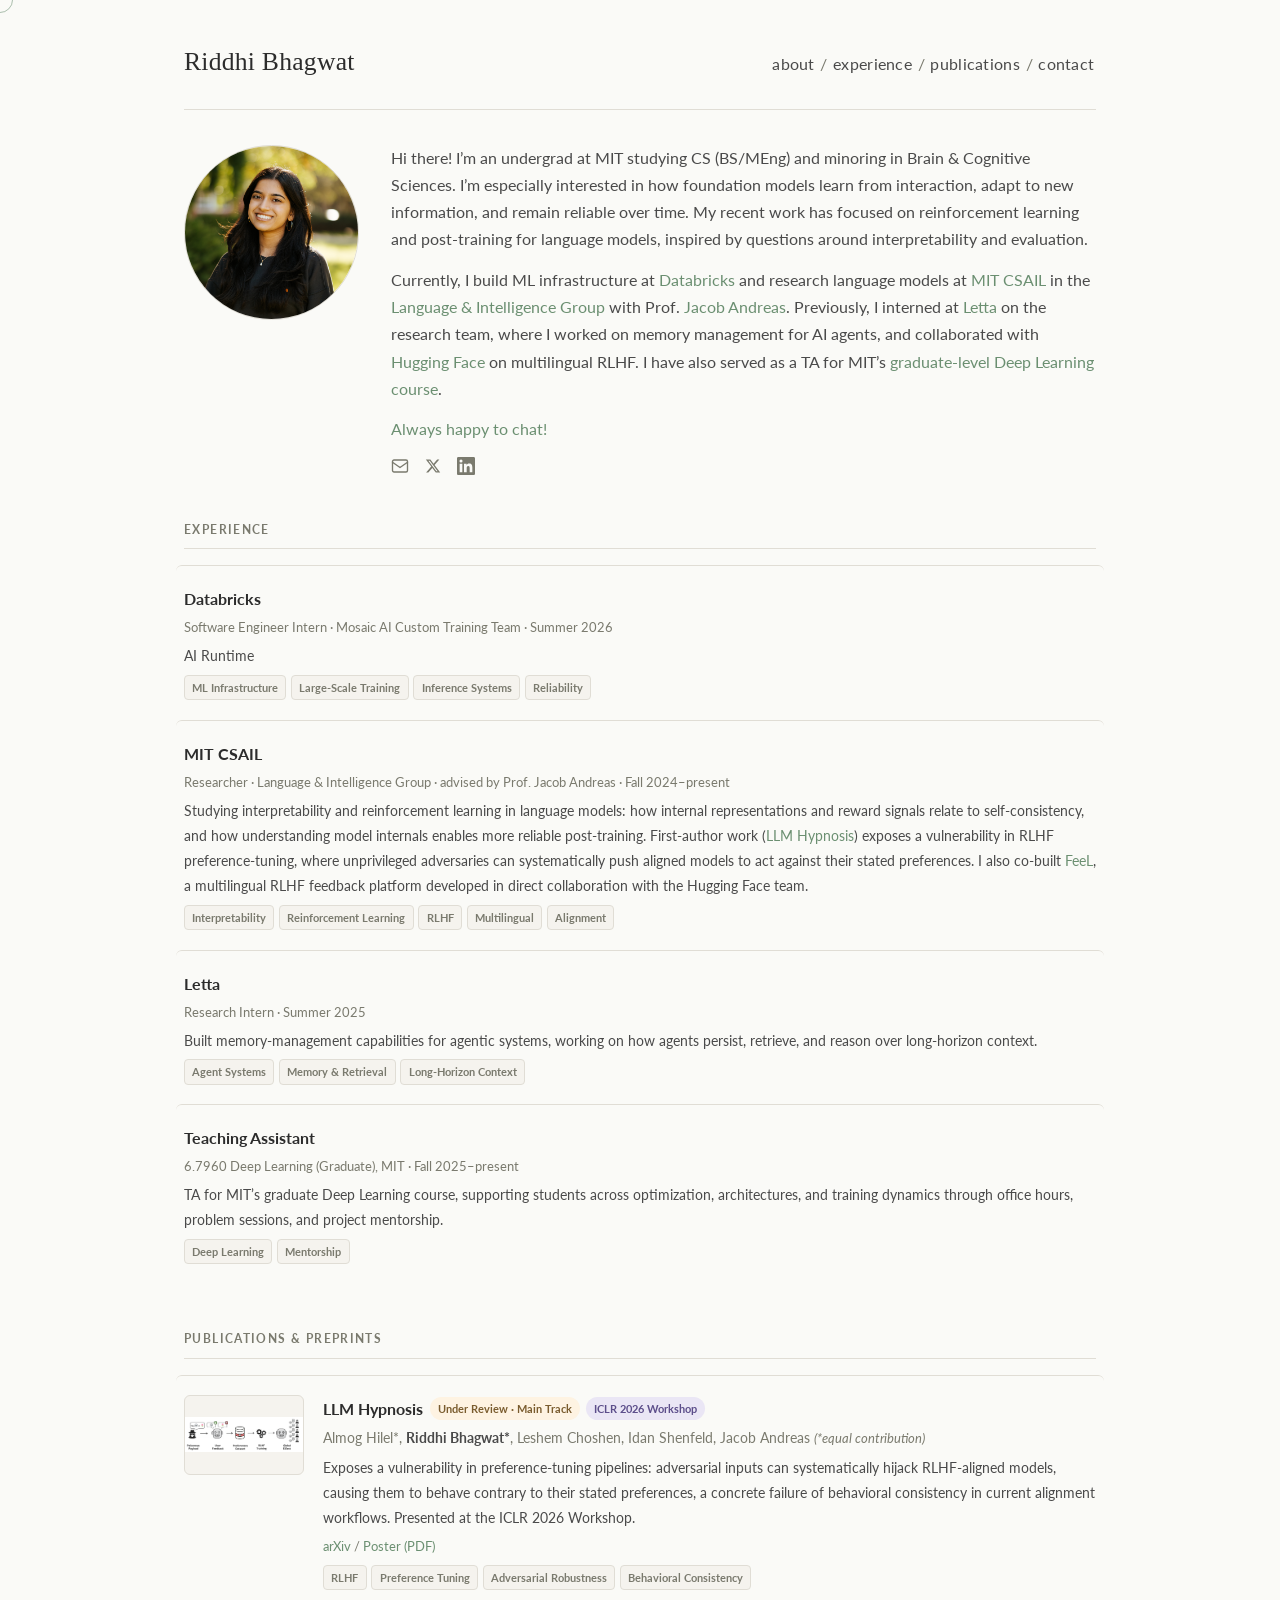
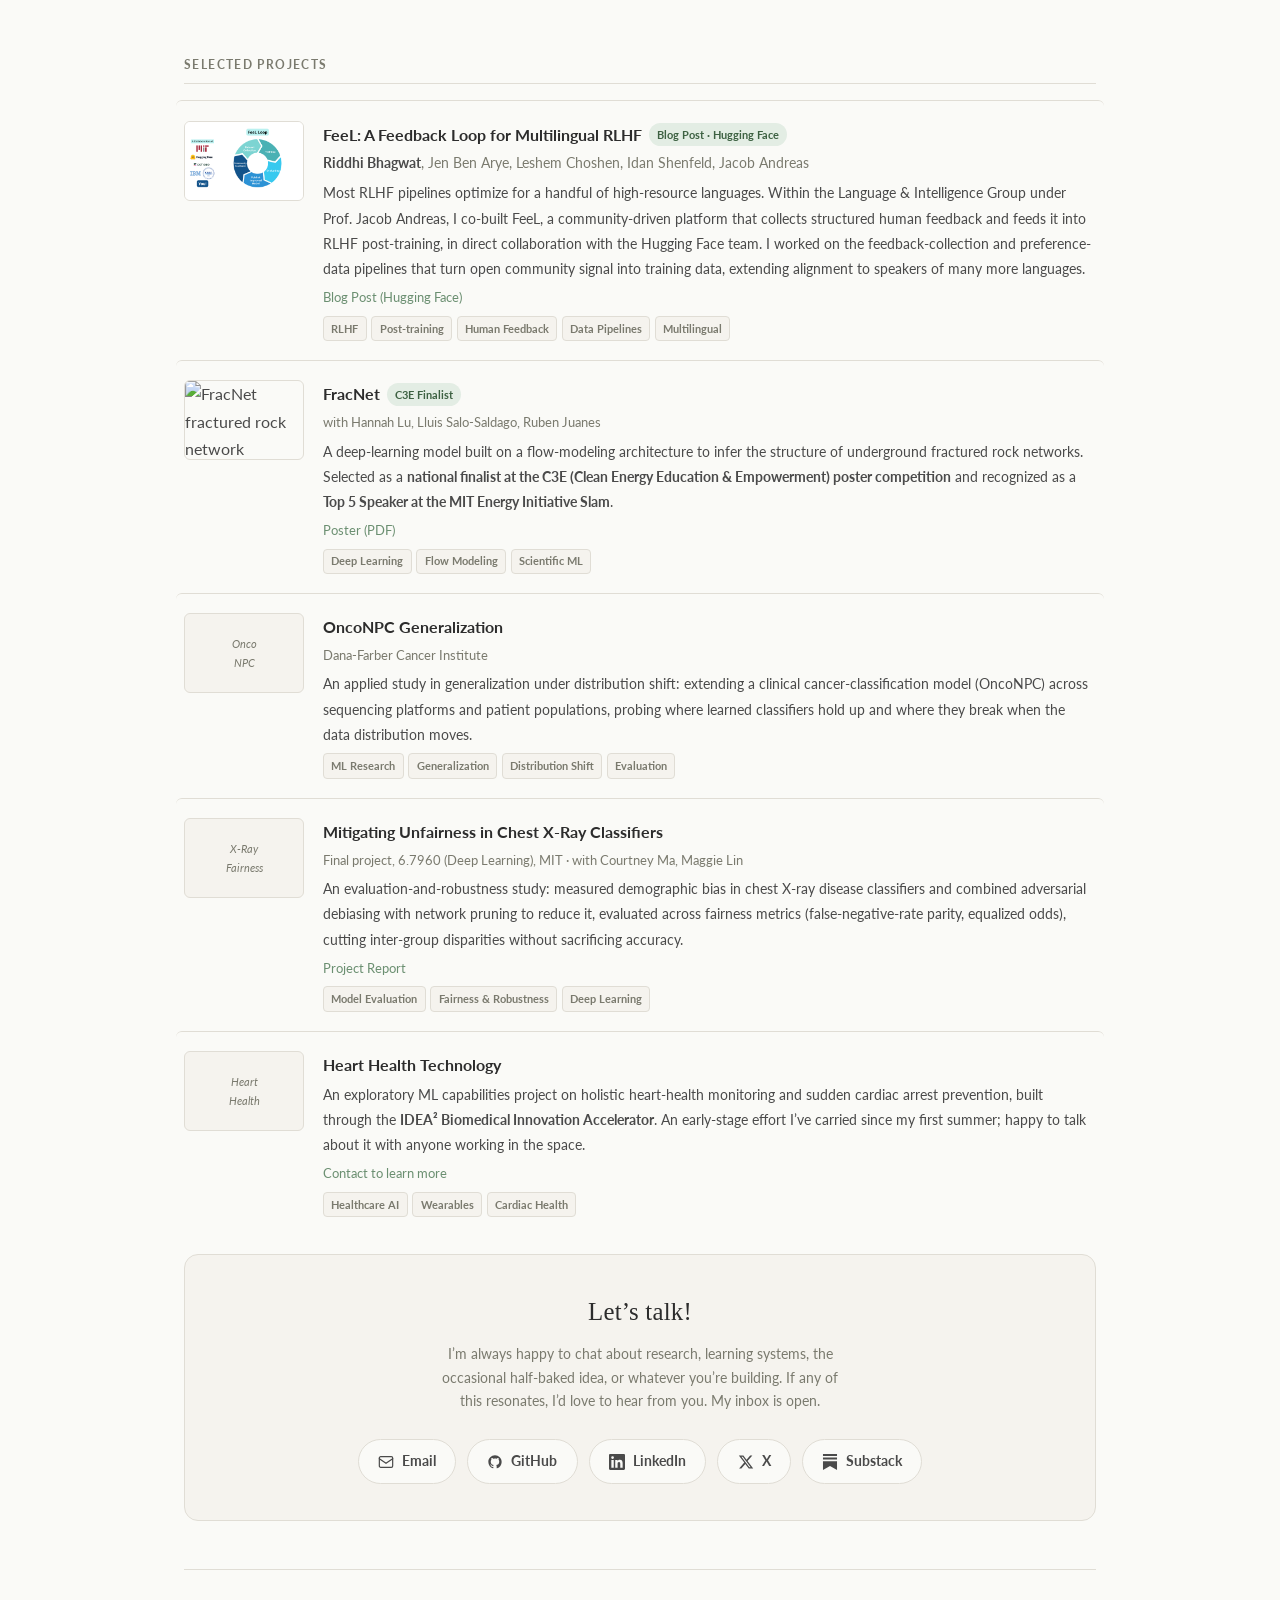
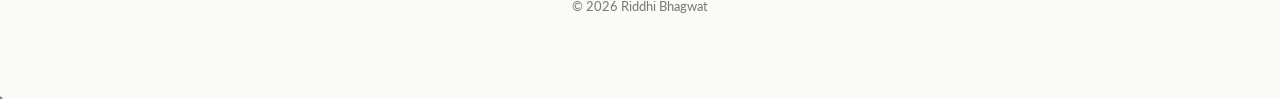
==== commit d58e4a54: "Update homepage: bio, experience, projects, and styles" ====
--- a/index.html
+++ b/index.html
@@ -45,7 +45,7 @@
       <img src="images/headshot_felicis.jpg" class="profile-photo" alt="Headshot of Riddhi Bhagwat">
       <div class="bio-text">
         <p>
-          Hi there! I&rsquo;m studying Computer Science at MIT (BS/MEng) with a minor in Brain &amp;
+          Hi there! I&rsquo;m an undergrad at MIT studying CS (BS/MEng) and minoring in Brain &amp;
           Cognitive Sciences. I&rsquo;m especially interested in how foundation models learn from
           interaction, adapt to new information, and remain reliable over time. My recent
           work has focused on reinforcement learning and post-training for language models, inspired
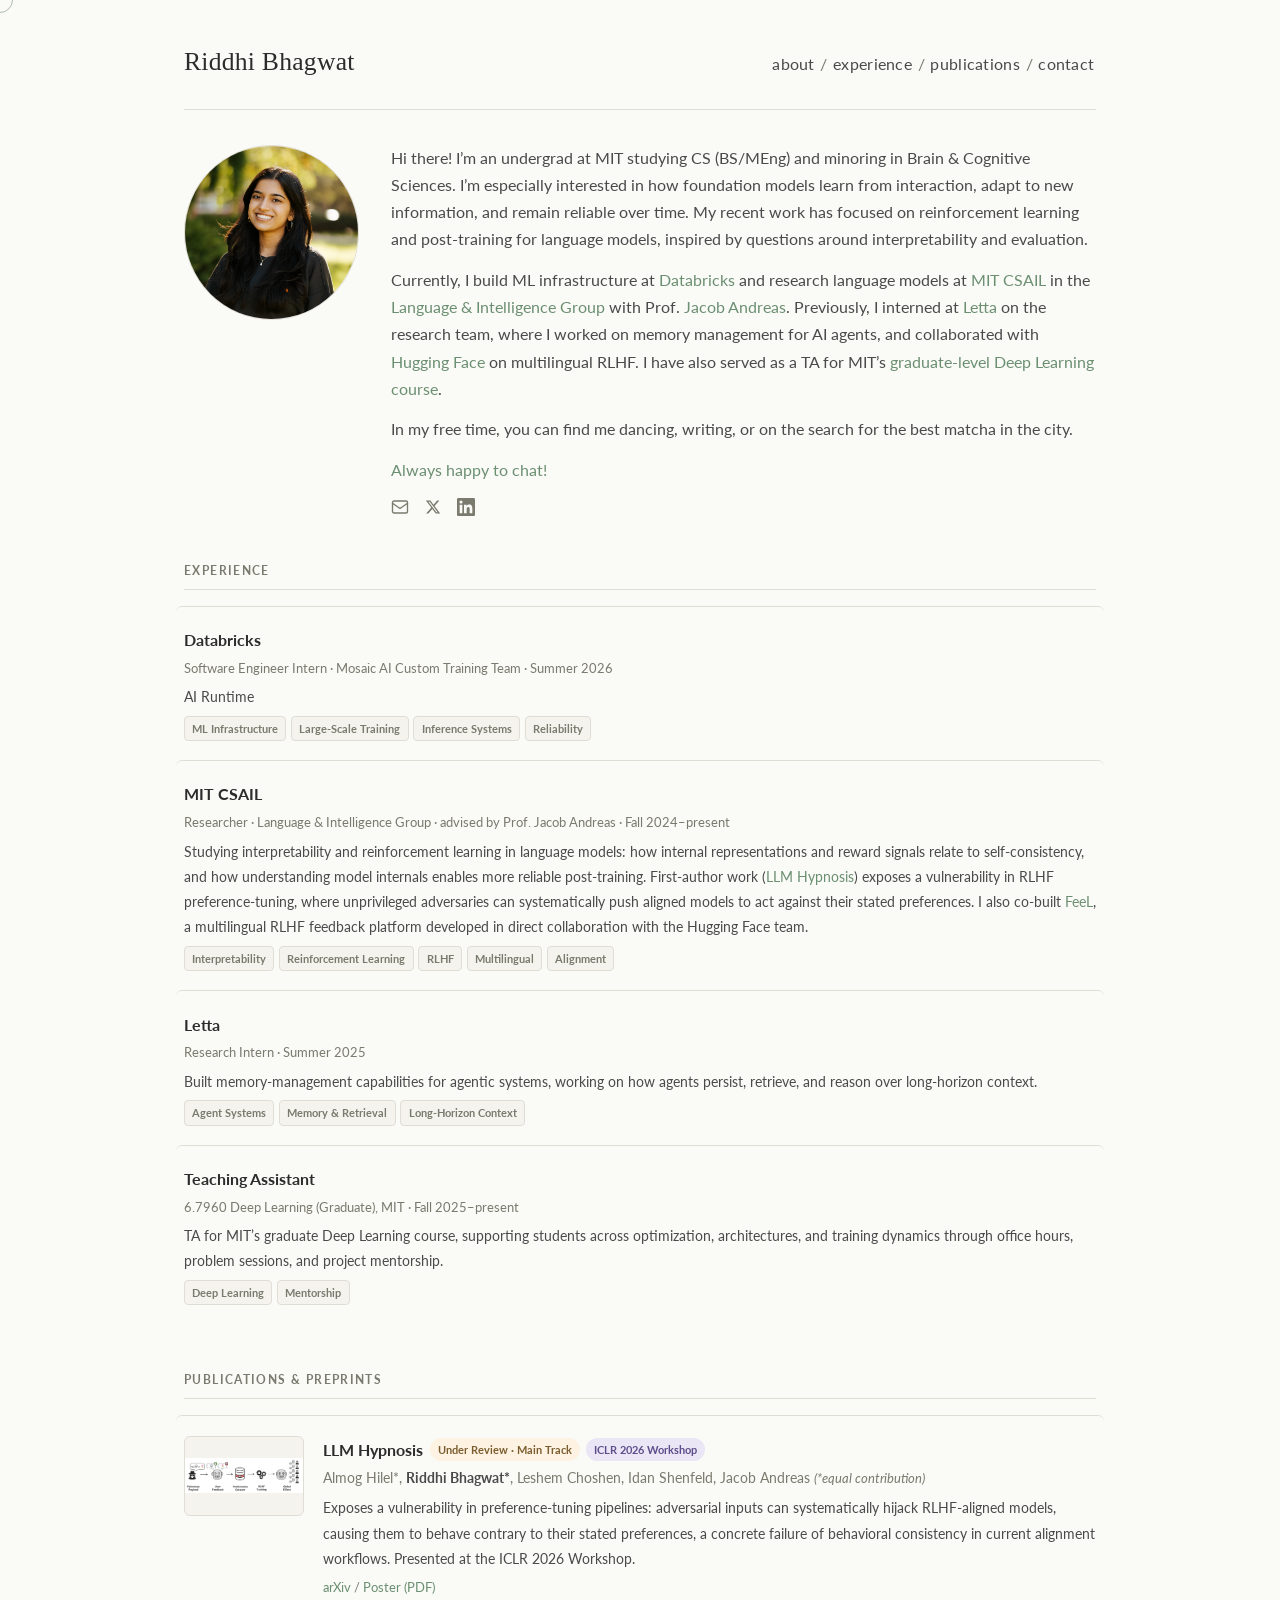
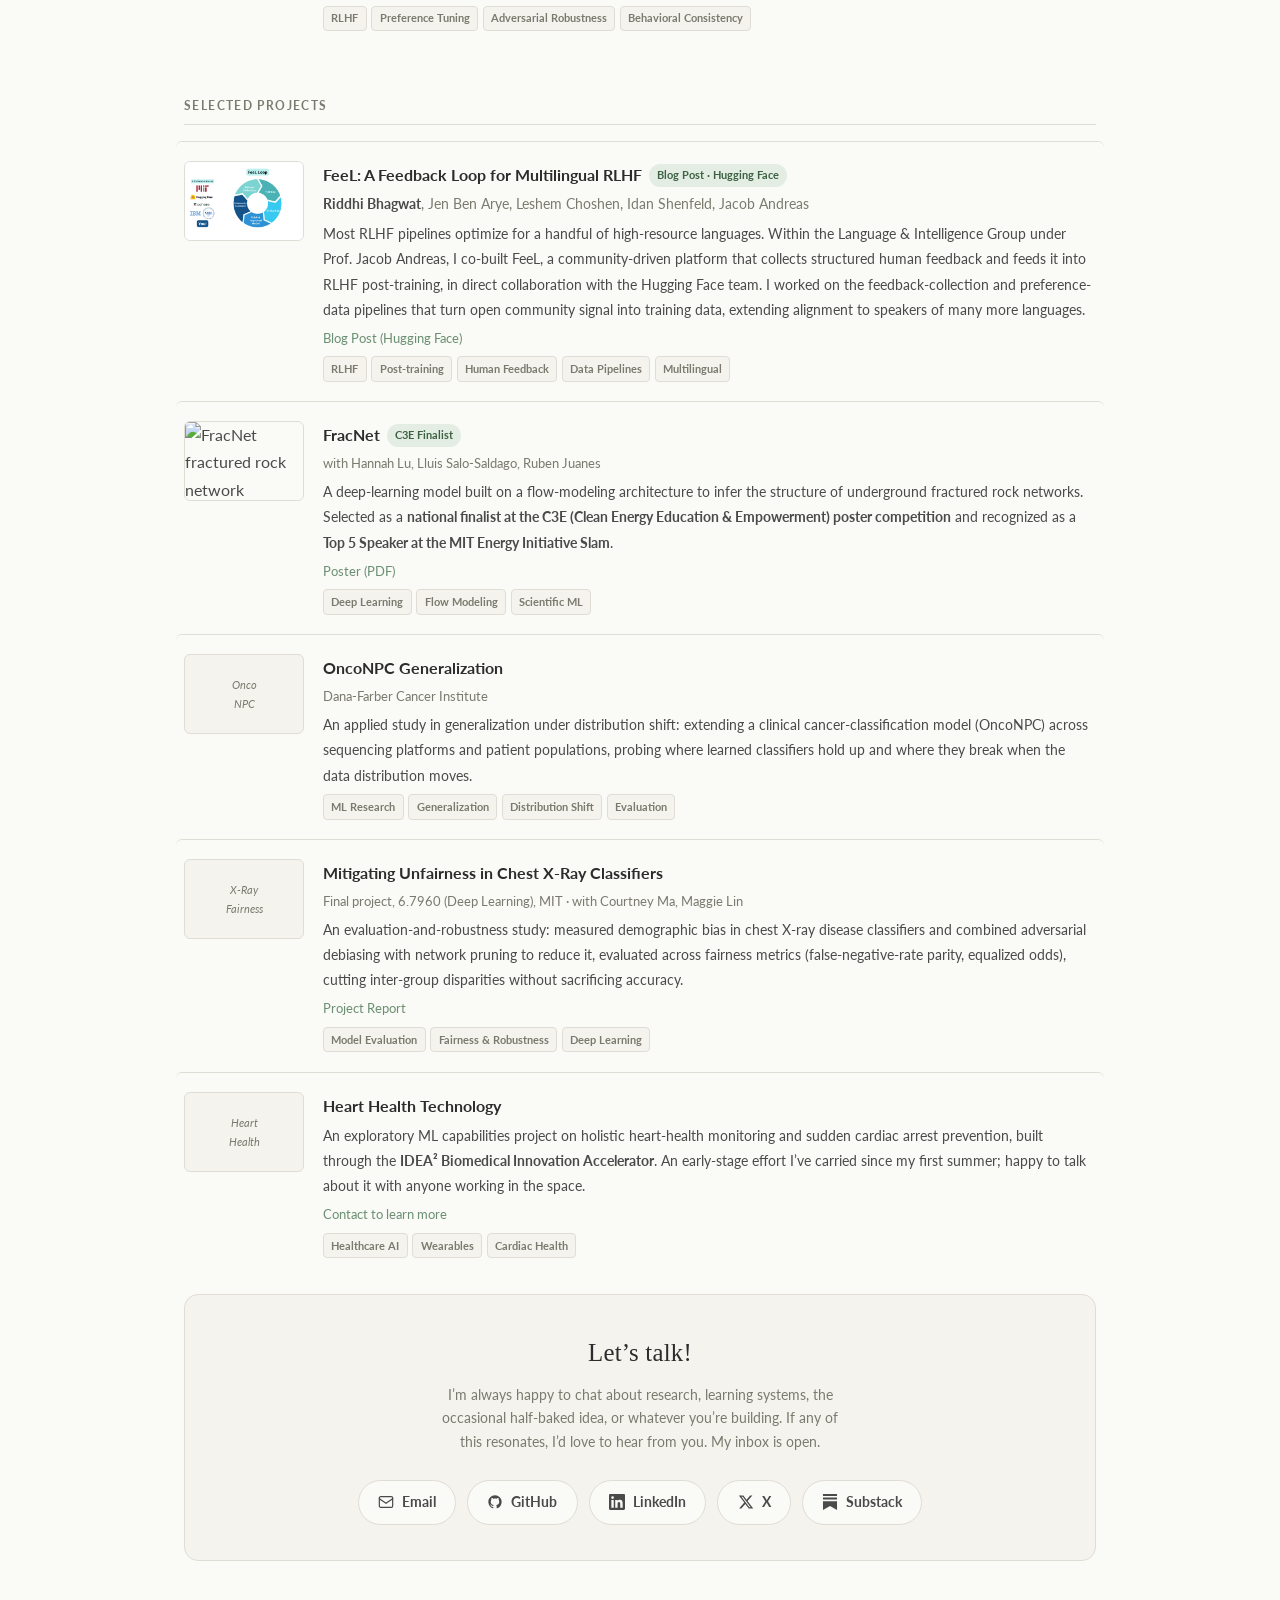
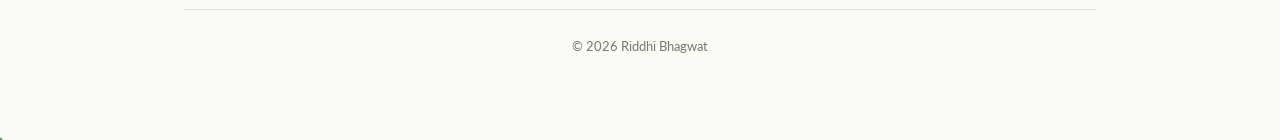
==== commit a21bdf80: "Update homepage: bio, experience, projects, and styles" ====
--- a/index.html
+++ b/index.html
@@ -20,6 +20,28 @@
   <meta name="twitter:image" content="https://riddhibhagwat.github.io/images/headshot_felicis.jpg">
   <meta name="twitter:site" content="@riddhibhagwat">
   <meta name="twitter:creator" content="@riddhibhagwat">
+
+  <!-- JSON-LD Person schema: tells Google this is Riddhi's official homepage -->
+  <script type="application/ld+json">
+  {
+    "@context": "https://schema.org",
+    "@type": "Person",
+    "name": "Riddhi Bhagwat",
+    "url": "https://riddhibhagwat.github.io/",
+    "image": "https://riddhibhagwat.github.io/images/headshot_felicis.jpg",
+    "jobTitle": "Researcher",
+    "affiliation": {
+      "@type": "CollegeOrUniversity",
+      "name": "Massachusetts Institute of Technology"
+    },
+    "sameAs": [
+      "https://www.linkedin.com/in/riddhibhagwat",
+      "https://github.com/riddhibhagwat",
+      "https://twitter.com/riddhibhagwat",
+      "https://riddhibhagwat.substack.com/"
+    ]
+  }
+  </script>
 
   <link rel="icon" href="data:image/svg+xml,<svg xmlns='http://www.w3.org/2000/svg' viewBox='0 0 100 100'><text y='.9em' font-size='90'>💡</text></svg>">
   <link href="https://fonts.googleapis.com/css2?family=Lato:wght@400;700&display=swap" rel="stylesheet">
@@ -67,6 +89,9 @@
           <a href="https://huggingface.co/blog/borgr/feel" target="_blank" rel="noopener noreferrer">Hugging Face</a>
           on multilingual RLHF. I have also served as a TA for MIT&rsquo;s
           <a href="https://deeplearning6-7960.github.io/" target="_blank" rel="noopener noreferrer">graduate-level Deep Learning course</a>.
+        </p>
+        <p>
+          In my free time, you can find me dancing, writing, or on the search for the best matcha in the city.
         </p>
         <p>
           <a href="#contact">Always happy to chat!</a>
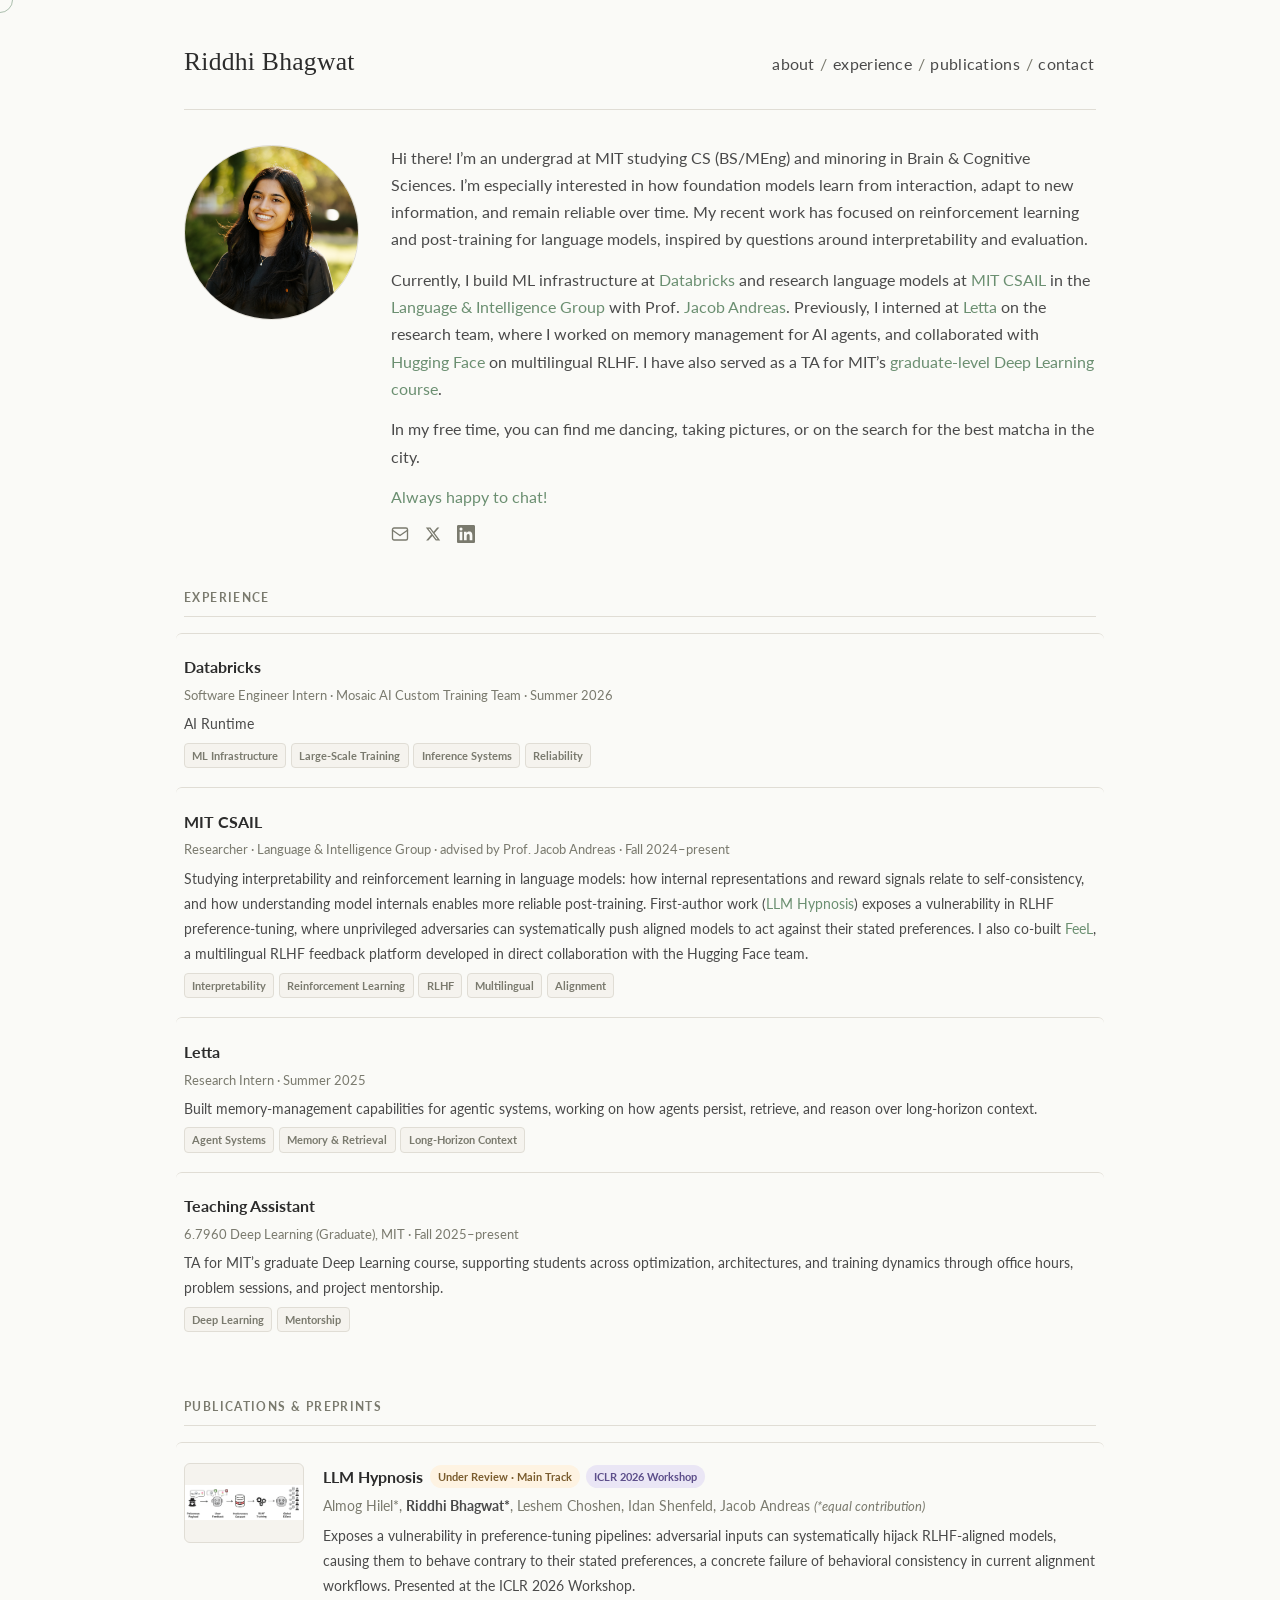
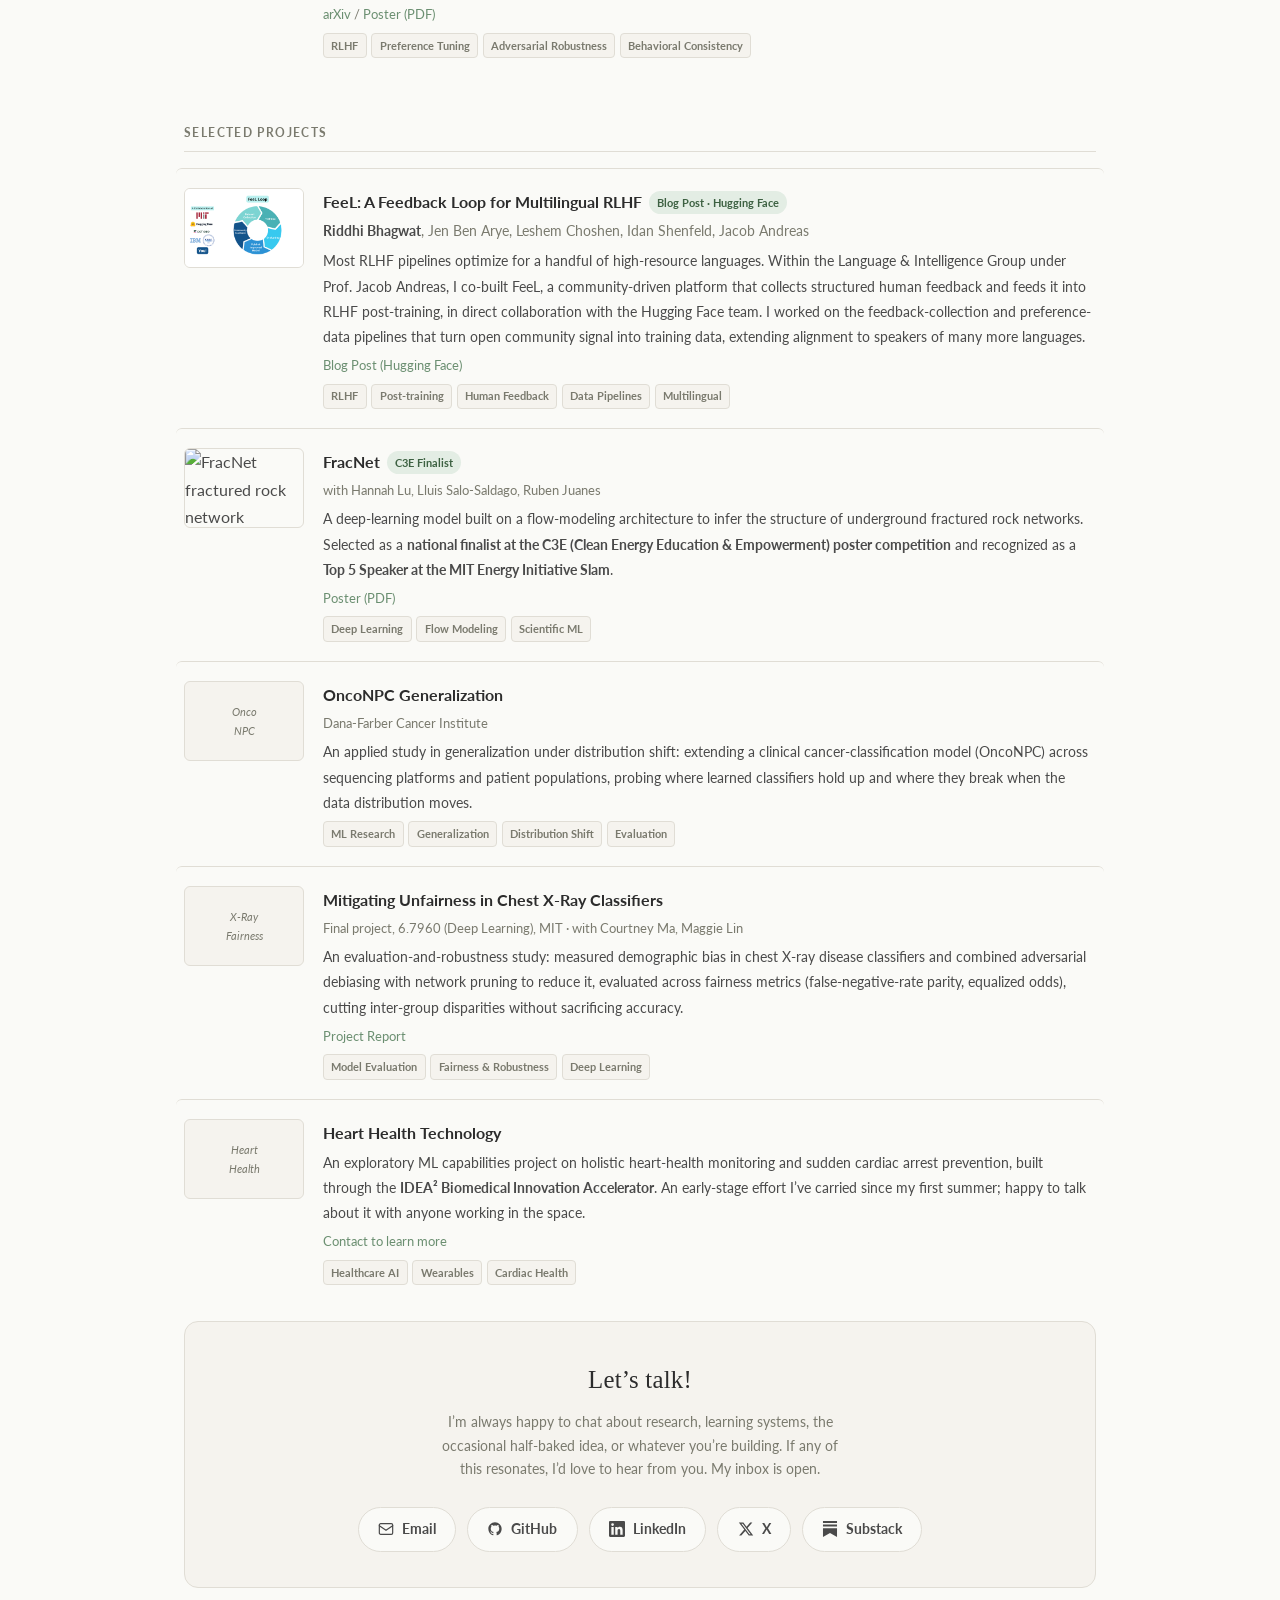
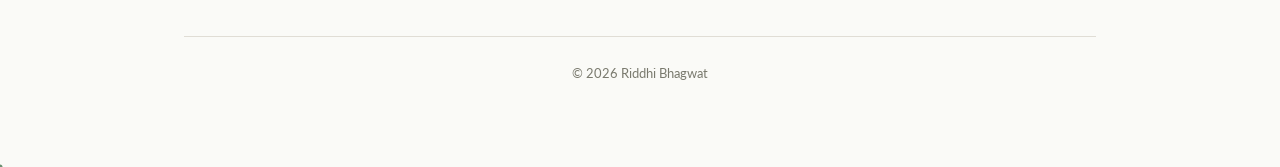
==== commit 6bc408df: "Update homepage: bio, experience, projects, and styles" ====
--- a/index.html
+++ b/index.html
@@ -91,7 +91,7 @@
           <a href="https://deeplearning6-7960.github.io/" target="_blank" rel="noopener noreferrer">graduate-level Deep Learning course</a>.
         </p>
         <p>
-          In my free time, you can find me dancing, writing, or on the search for the best matcha in the city.
+          In my free time, you can find me dancing, taking pictures, or on the search for the best matcha in the city.
         </p>
         <p>
           <a href="#contact">Always happy to chat!</a>
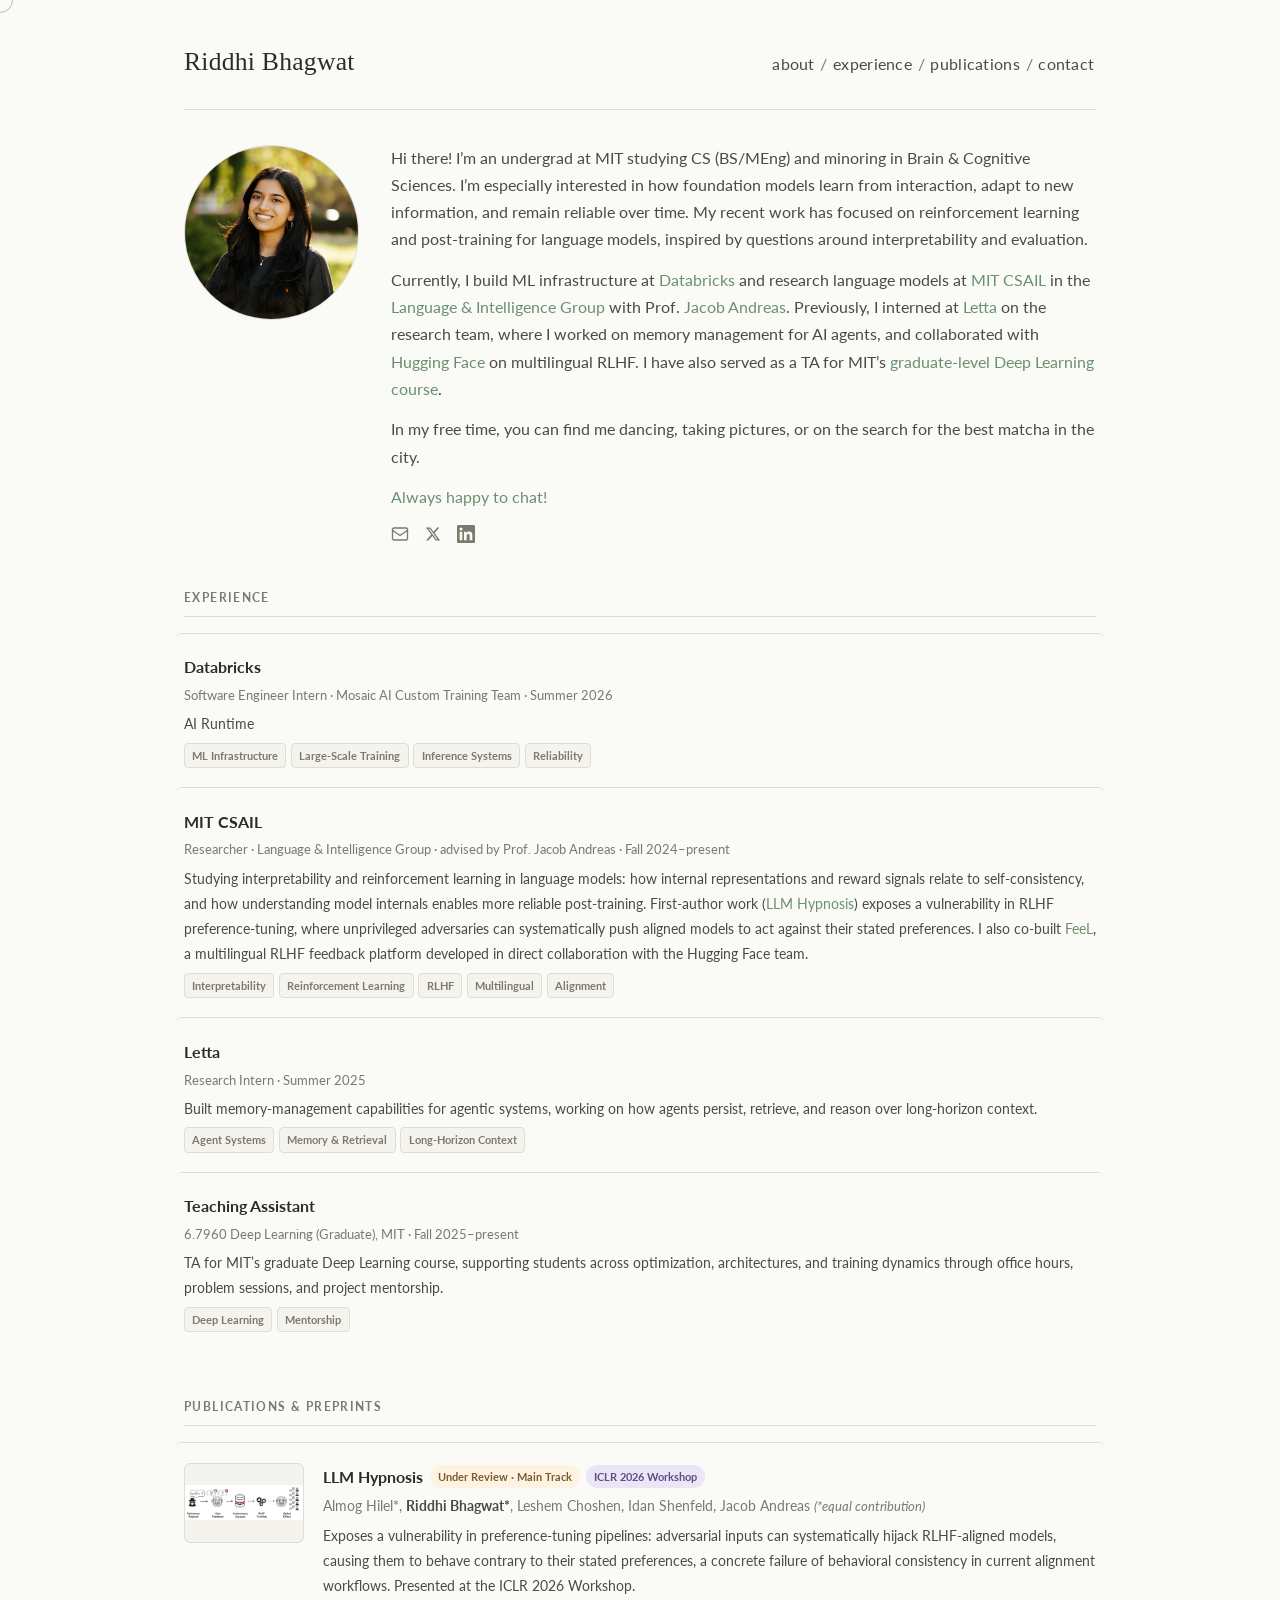
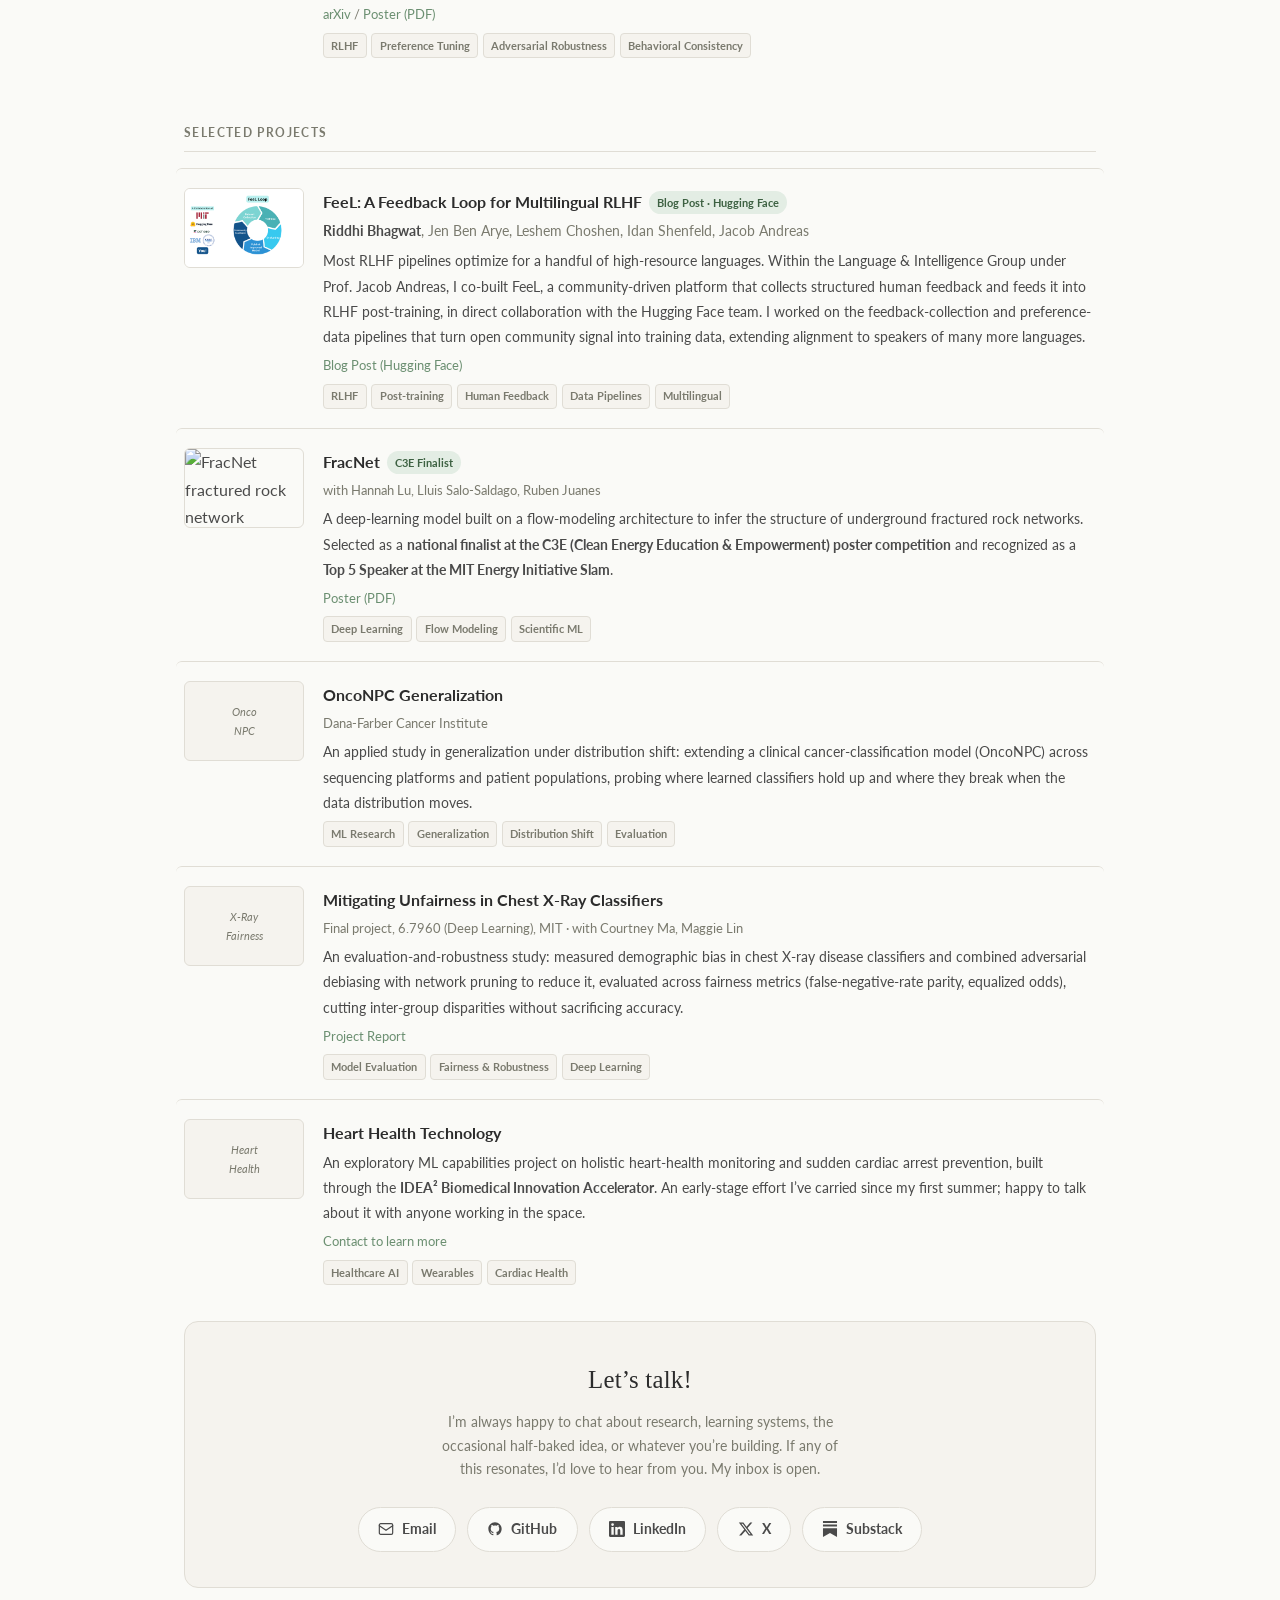
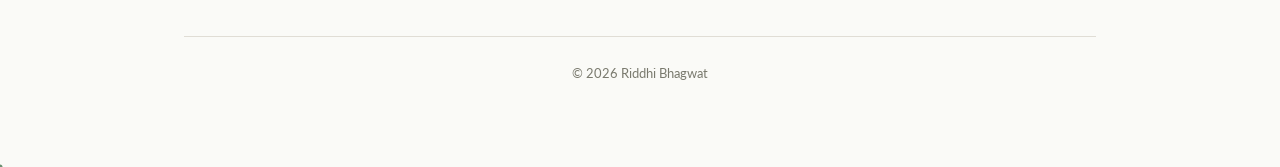
==== commit a295afb2: "Update homepage: bio, experience, projects, and styles" ====
--- a/index.html
+++ b/index.html
@@ -97,7 +97,7 @@
           <a href="#contact">Always happy to chat!</a>
         </p>
         <p class="bio-icons">
-          <a href="mailto:riddhibhagwat@gmail.com" aria-label="Email">
+          <a href="mailto:riddhib@mit.edu" aria-label="Email">
             <svg width="18" height="18" viewBox="0 0 24 24" fill="none" stroke="currentColor" stroke-width="1.8" stroke-linecap="round" stroke-linejoin="round" aria-hidden="true">
               <rect x="2" y="4" width="20" height="16" rx="2"/><path d="M2 7l10 7 10-7"/>
             </svg>
@@ -375,7 +375,7 @@
           to talk about it with anyone working in the space.
         </p>
         <p class="project-links-line">
-          <a href="mailto:riddhibhagwat@gmail.com">Contact to learn more</a>
+          <a href="mailto:riddhib@mit.edu">Contact to learn more</a>
         </p>
         <div class="project-tags-line">
           <span>Healthcare AI</span>
@@ -416,7 +416,7 @@
         you. My inbox is open.
       </p>
       <div class="contact-icons">
-      <a href="mailto:riddhibhagwat@gmail.com" class="contact-icon-link" aria-label="Email">
+      <a href="mailto:riddhib@mit.edu" class="contact-icon-link" aria-label="Email">
         <svg width="16" height="16" viewBox="0 0 24 24" fill="none" stroke="currentColor" stroke-width="1.8" stroke-linecap="round" stroke-linejoin="round" aria-hidden="true">
           <rect x="2" y="4" width="20" height="16" rx="2"/><path d="M2 7l10 7 10-7"/>
         </svg>
